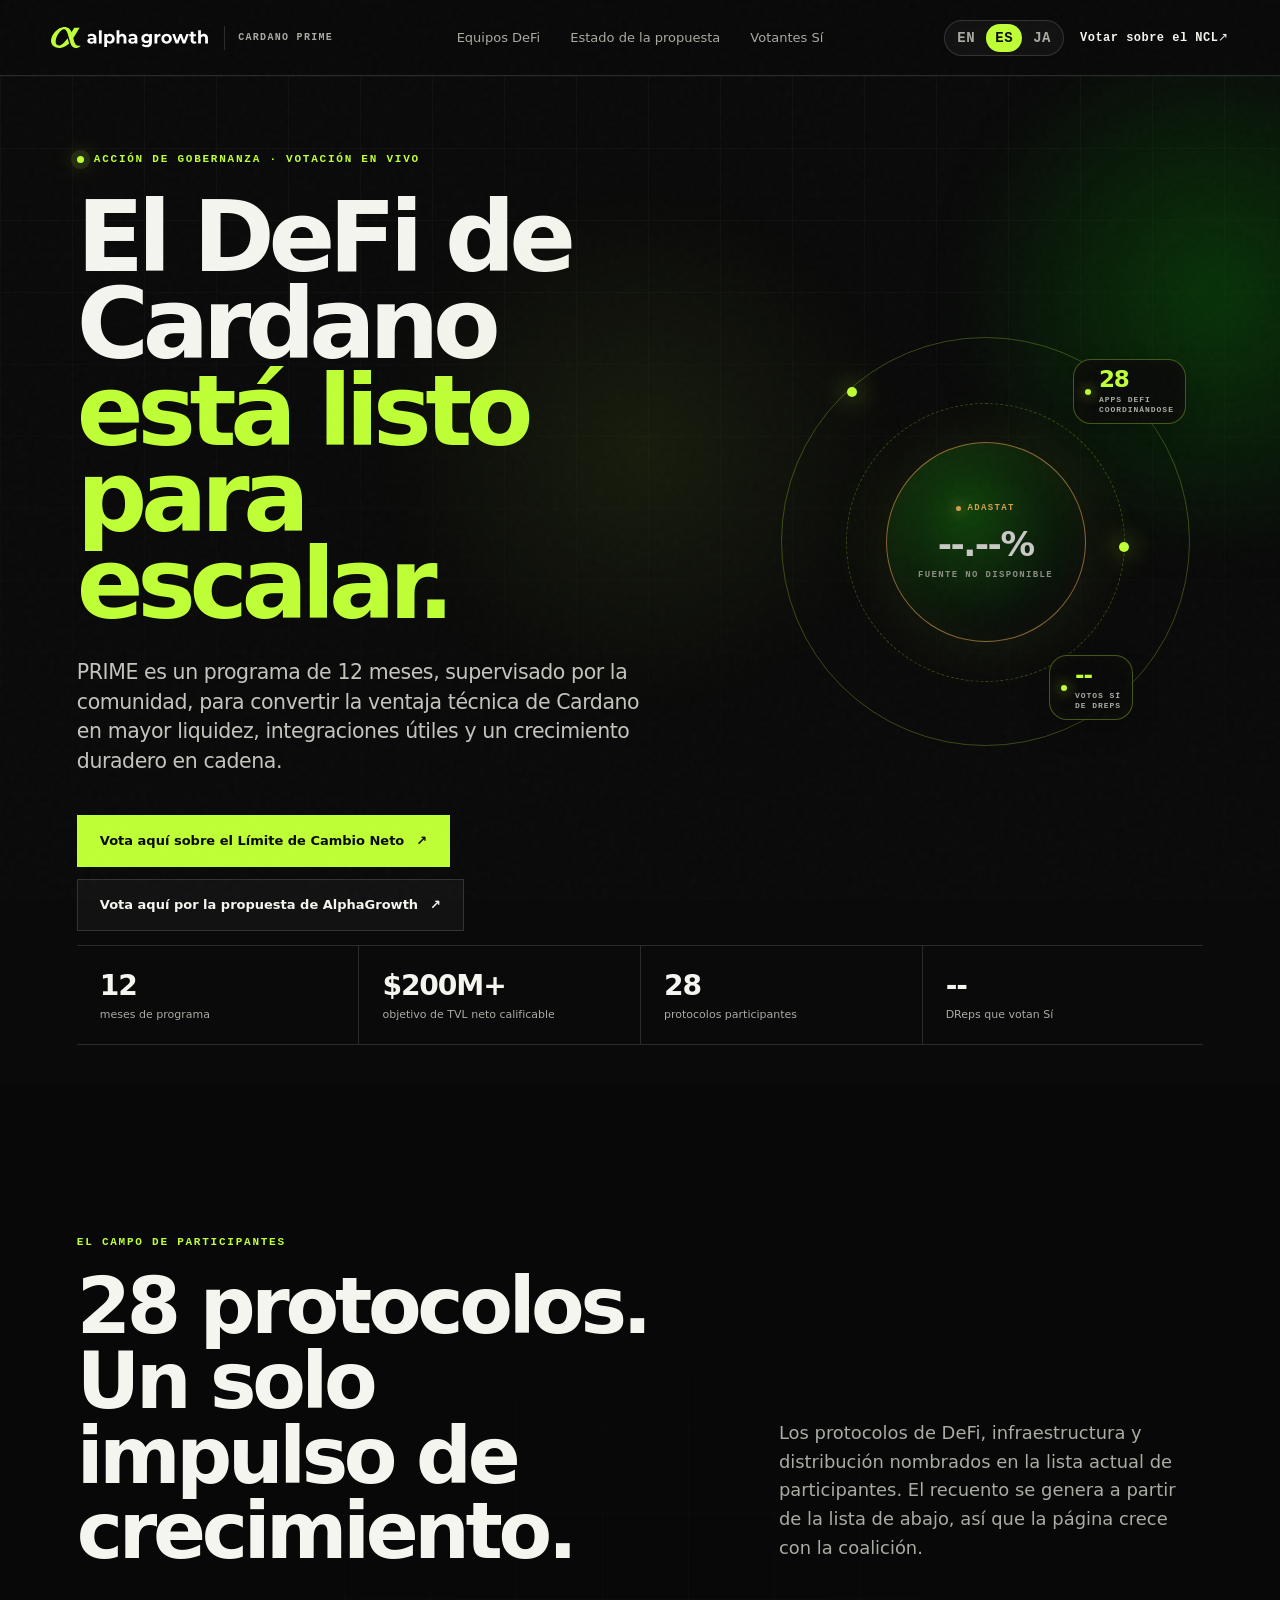
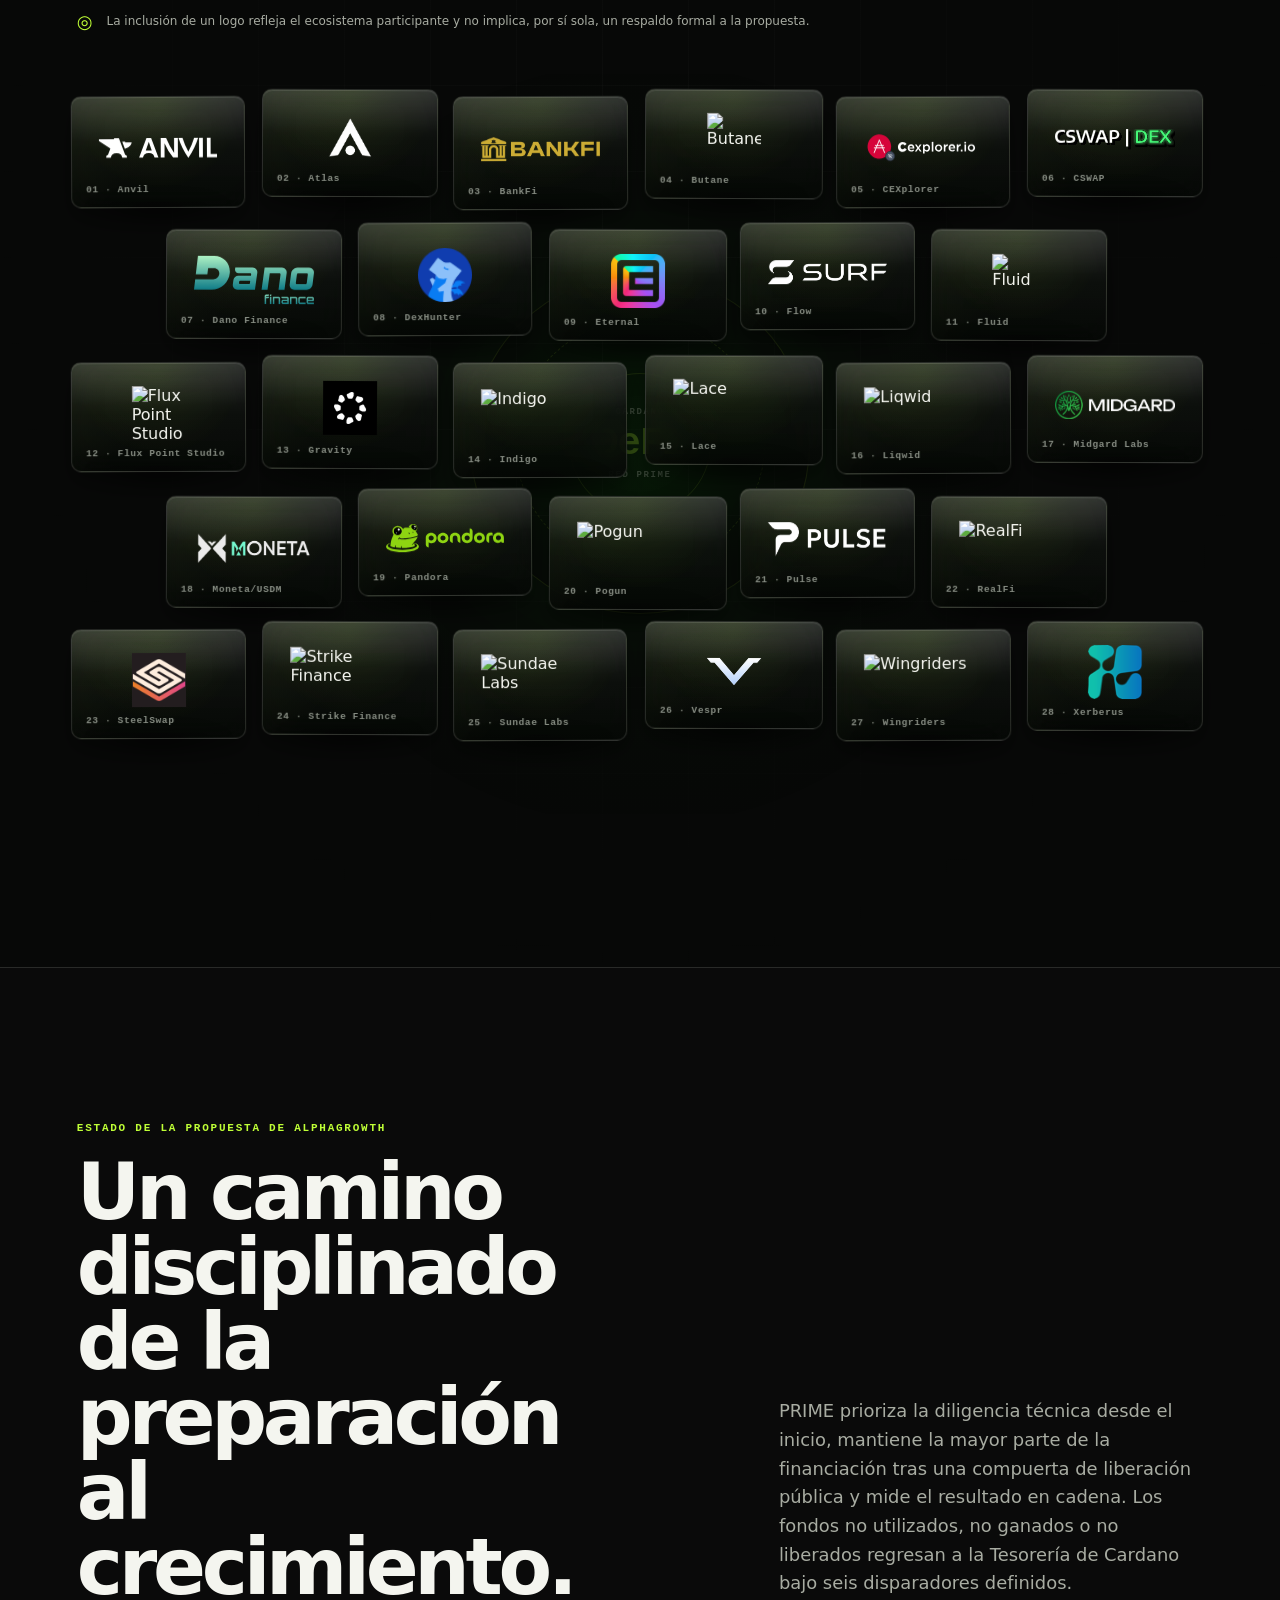
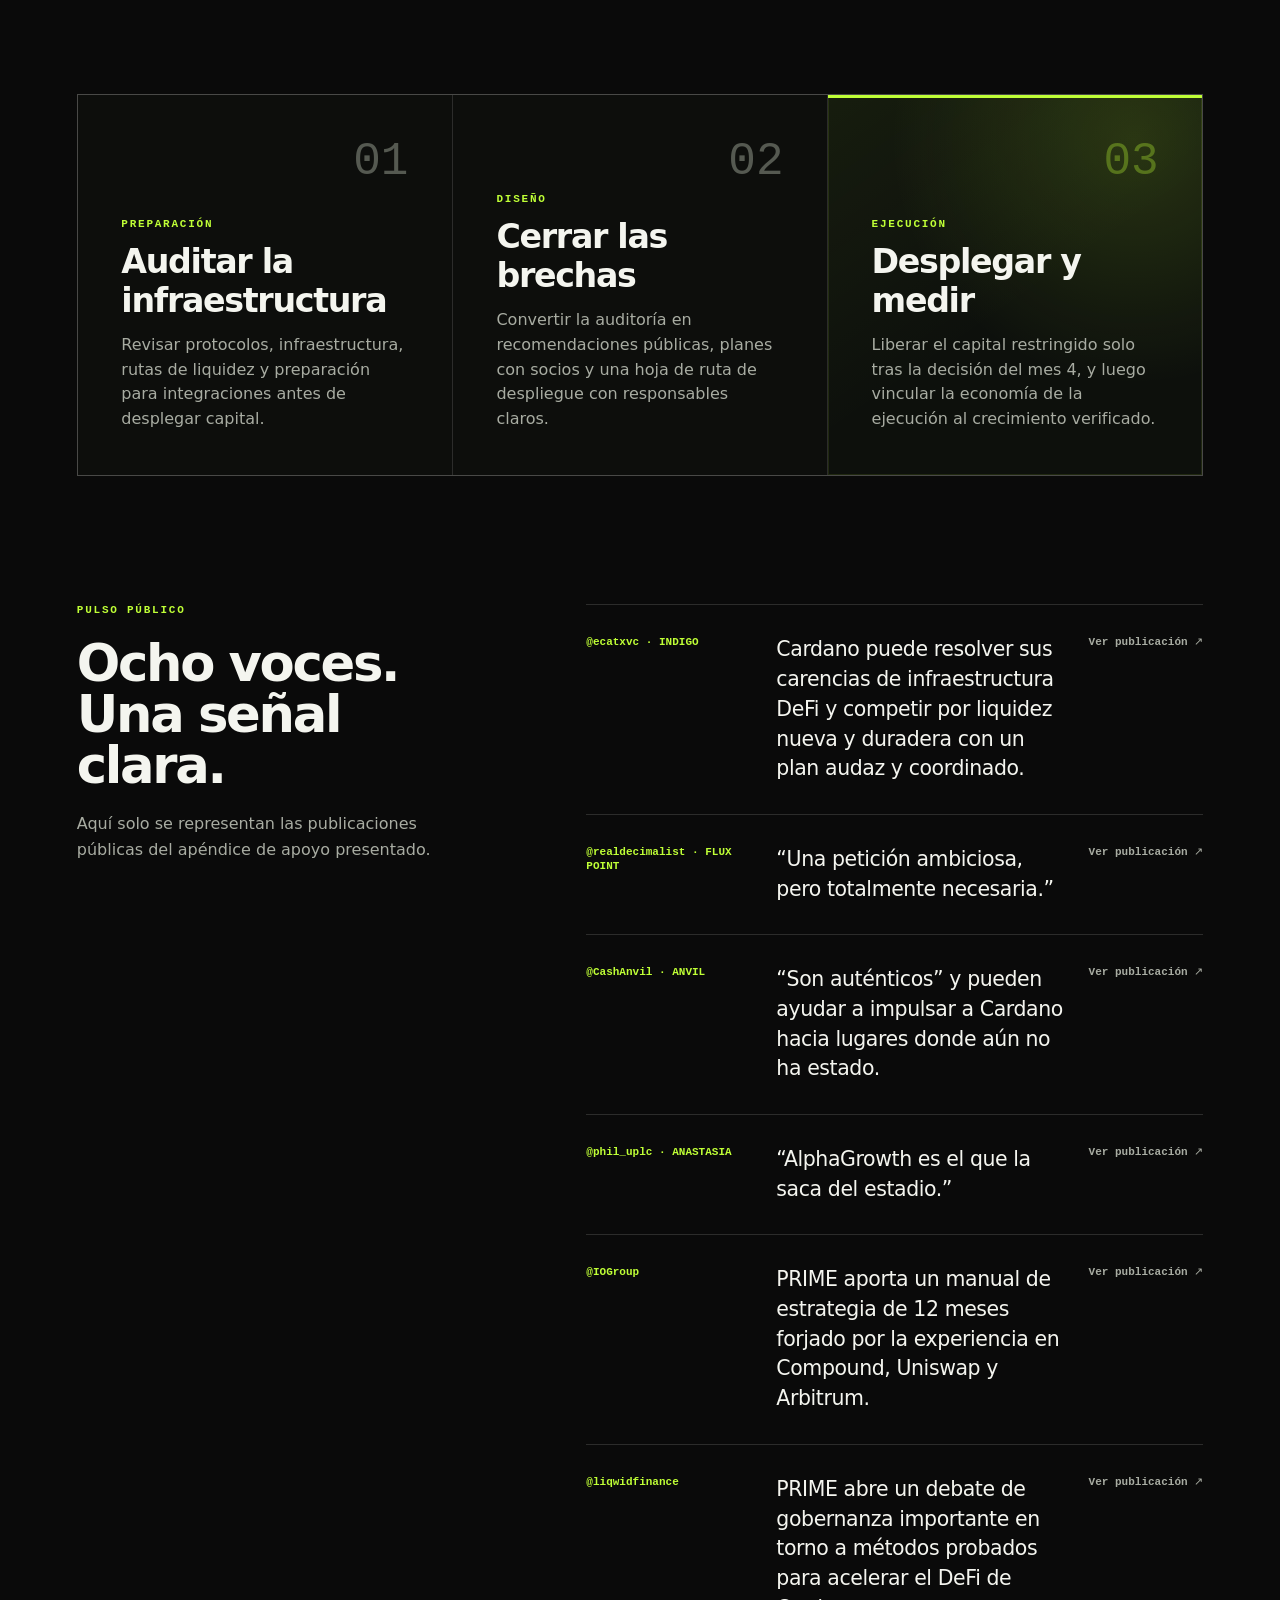
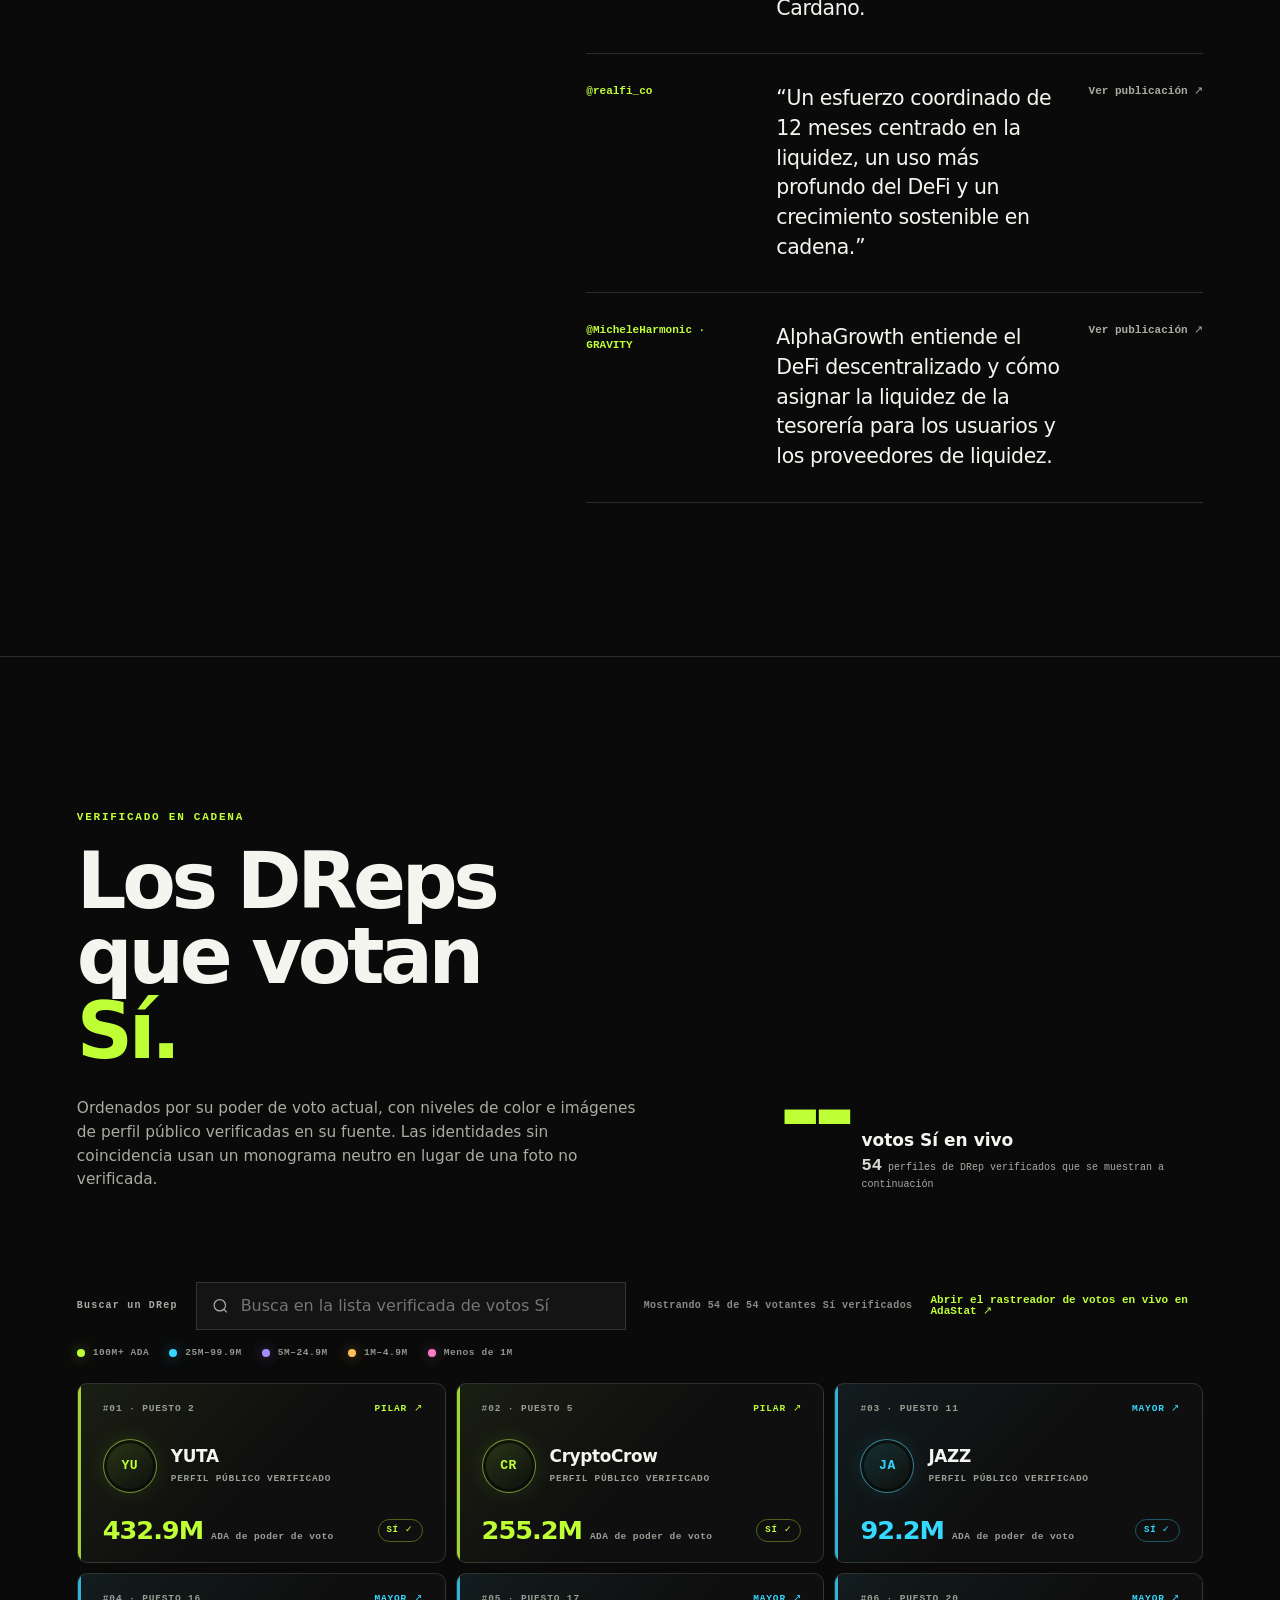
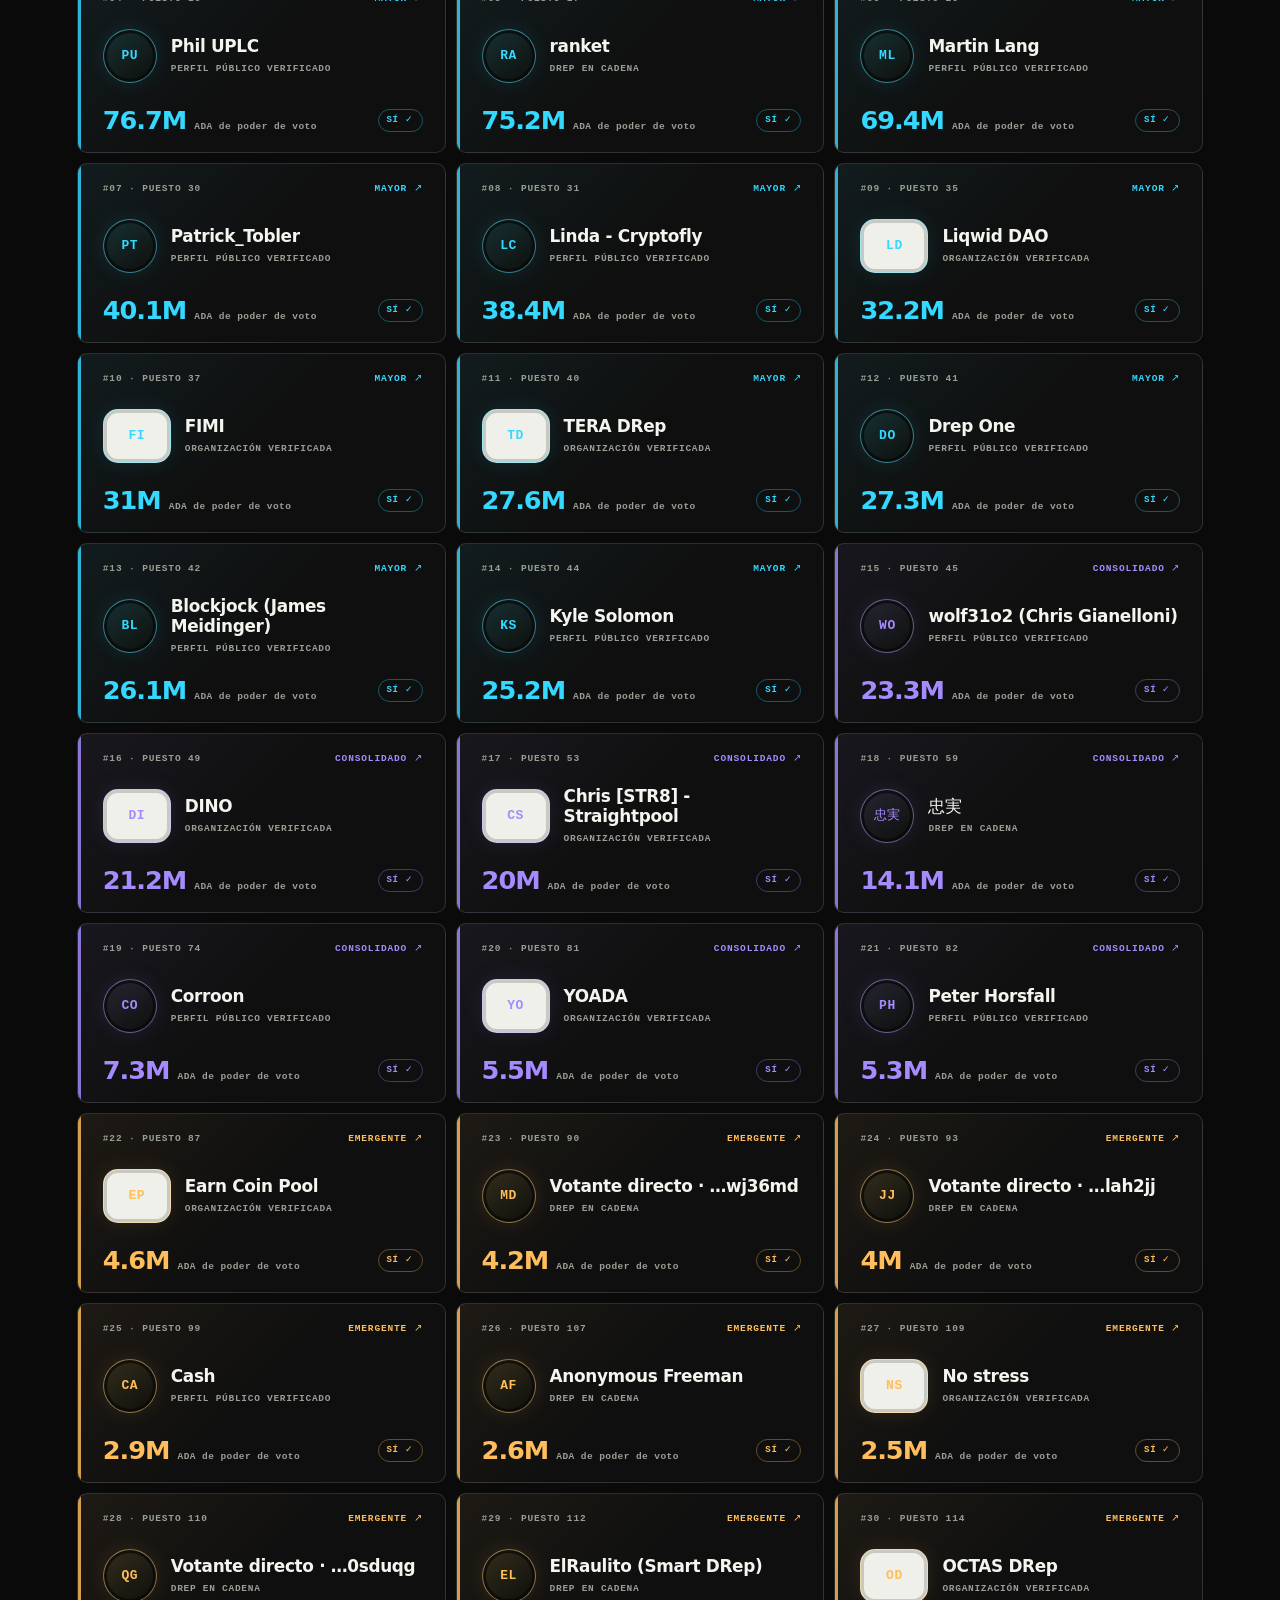
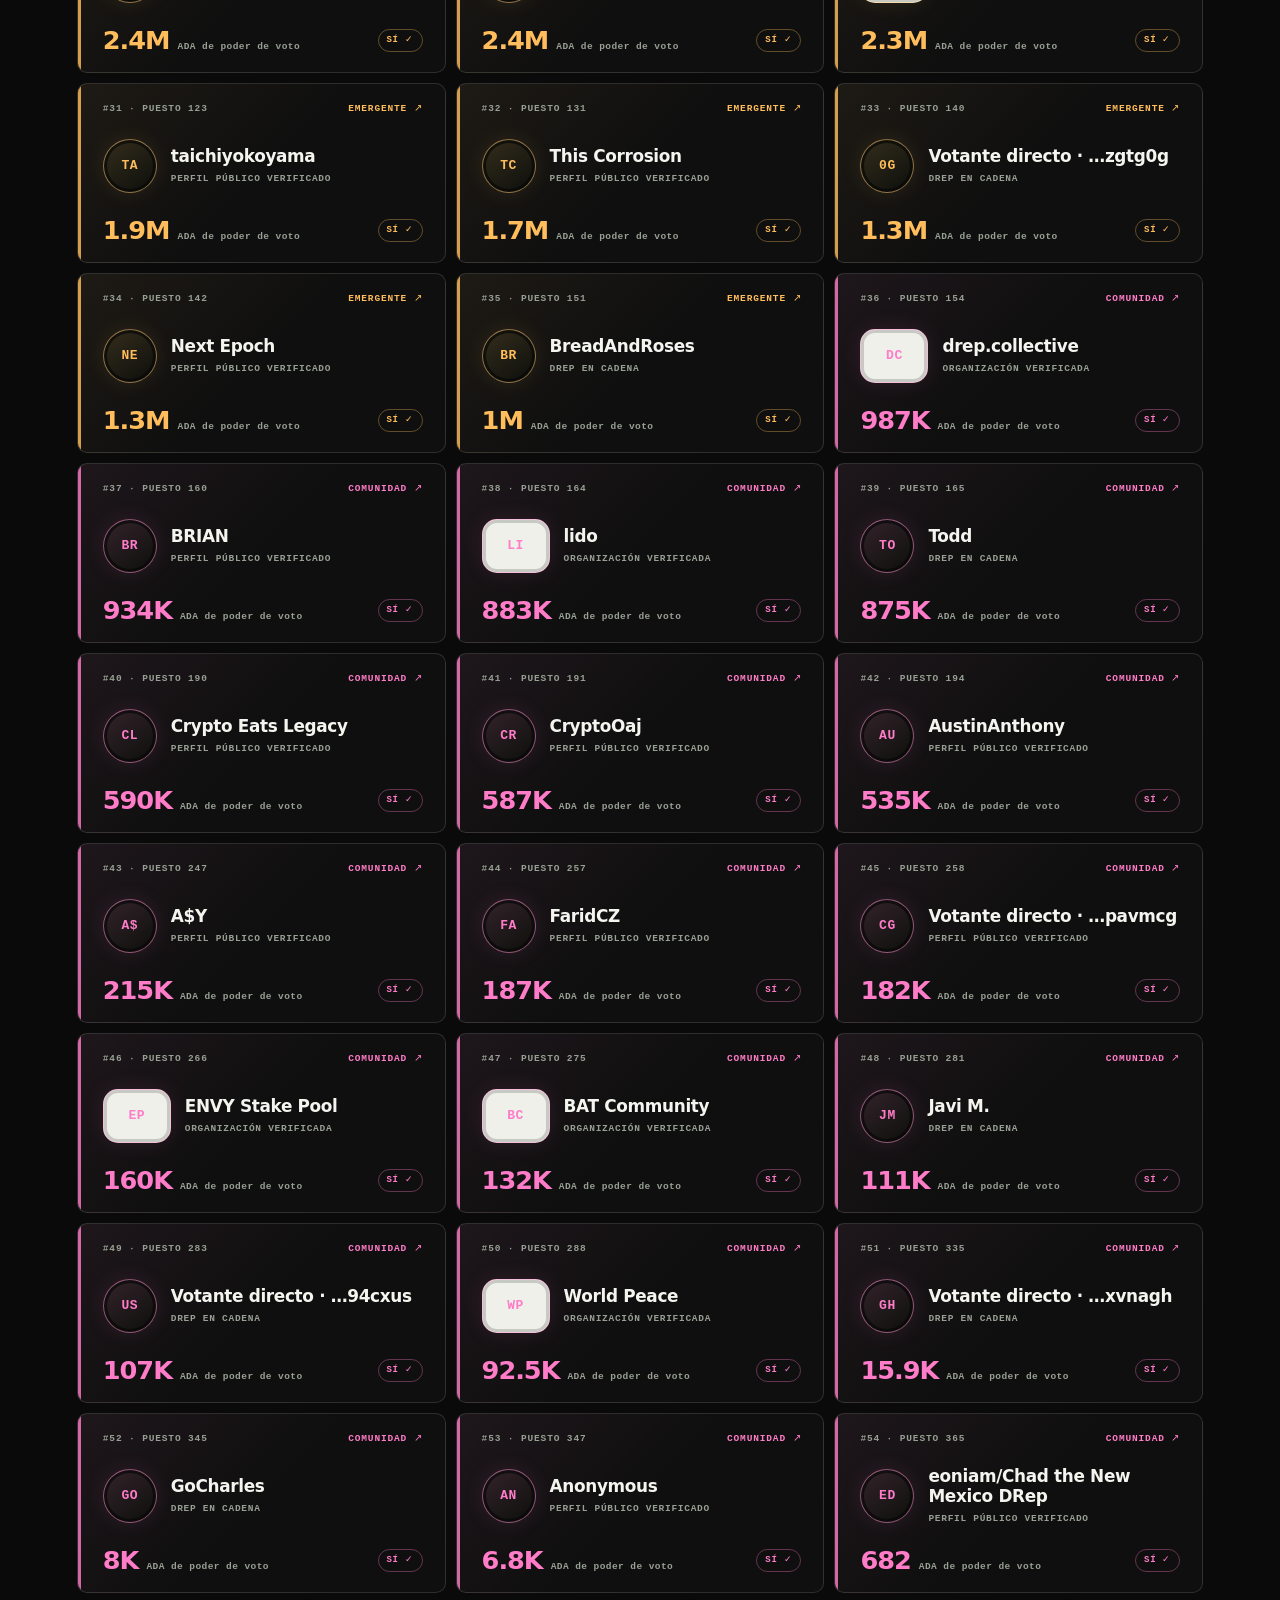
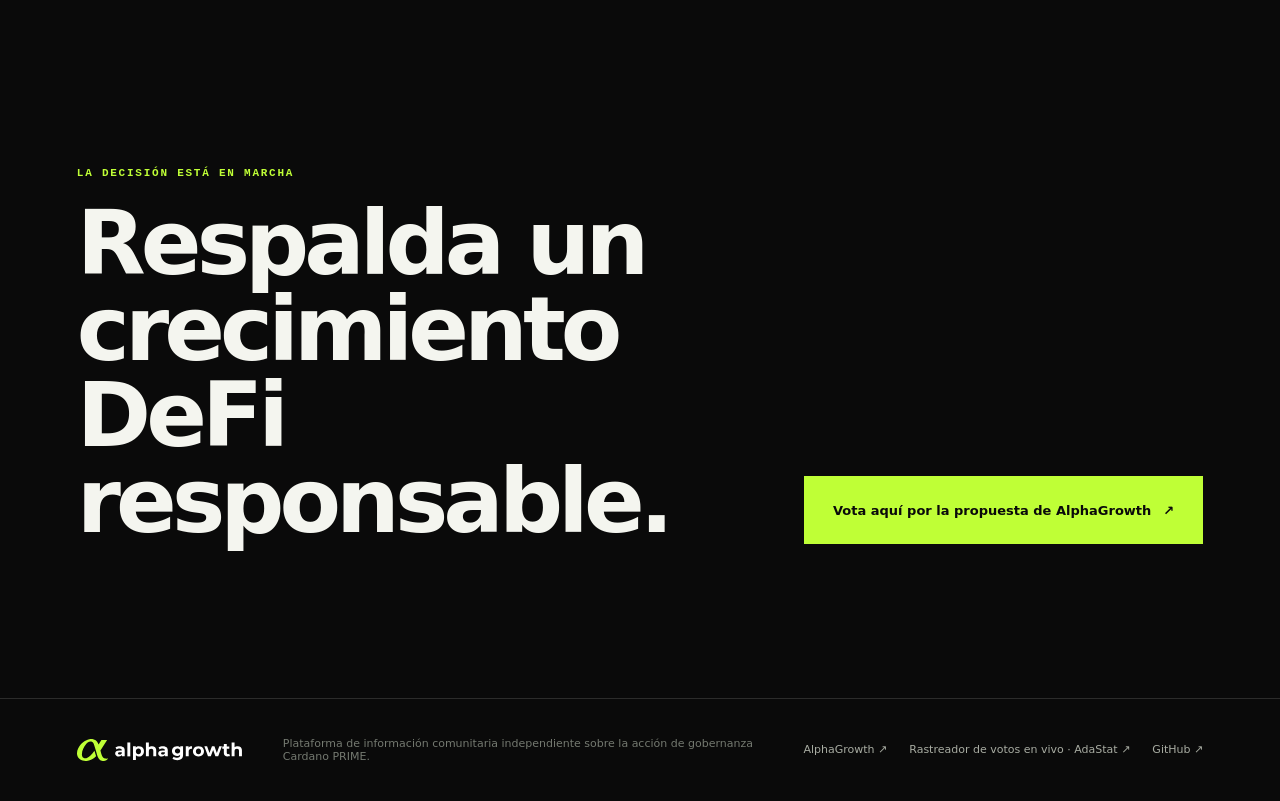
==== es/index.html @ 9ef02ff6 "Add Spanish and Japanese vote tracker pages" ====
<!doctype html>
<html lang="es">
  <head>
    <meta charset="UTF-8" />
    <meta name="viewport" content="width=device-width, initial-scale=1.0" />
    <meta name="theme-color" content="#0a0a0a" />
    <meta
      name="description"
      content="AlphaGrowth Cardano PRIME: un programa de 12 meses, supervisado por la comunidad, para un crecimiento DeFi sostenible en Cardano."
    />
    <meta property="og:title" content="AlphaGrowth × Cardano PRIME" />
    <meta
      property="og:description"
      content="La propuesta, el panorama del DeFi en Cardano y cada voto Sí de DRep verificado en un solo lugar."
    />
    <meta property="og:type" content="website" />
    <link rel="canonical" href="https://alphagrowth.io/cardano-prime-vote/es/" />
    <link rel="alternate" hreflang="en" href="https://alphagrowth.io/cardano-prime-vote/" />
    <link rel="alternate" hreflang="es" href="https://alphagrowth.io/cardano-prime-vote/es/" />
    <link rel="alternate" hreflang="ja" href="https://alphagrowth.io/cardano-prime-vote/ja/" />
    <link rel="alternate" hreflang="x-default" href="https://alphagrowth.io/cardano-prime-vote/" />
    <link rel="icon" href="../assets/brand/favicon.svg" type="image/svg+xml" />
    <link rel="stylesheet" href="../styles.css" />
    <title>AlphaGrowth × Cardano PRIME</title>
  </head>
  <body>
    <a class="skip-link" href="#main">Saltar al contenido</a>
    <div class="noise" aria-hidden="true"></div>
    <div class="cursor-halo" aria-hidden="true"></div>
    <div class="cursor-dot" aria-hidden="true"></div>

    <header class="site-header">
      <a class="brand" href="#top" aria-label="Inicio de AlphaGrowth Cardano PRIME">
        <img src="../assets/brand/alphagrowth-full-logo.svg" alt="AlphaGrowth" />
        <span class="brand-divider" aria-hidden="true"></span>
        <span class="brand-program">CARDANO PRIME</span>
      </a>
      <nav class="primary-nav" aria-label="Navegación principal">
        <a href="#ecosystem">Equipos DeFi</a>
        <a href="#program">Estado de la propuesta</a>
        <a href="#supporters">Votantes Sí</a>
      </nav>
      <div class="header-tools">
        <nav class="language-switch" aria-label="Selección de idioma">
          <a href="../" lang="en" hreflang="en">EN</a>
          <a href="./" lang="es" hreflang="es" aria-current="page">ES</a>
          <a href="../ja/" lang="ja" hreflang="ja">JA</a>
        </nav>
        <a
          class="header-action"
          href="https://gov.tools/governance_actions/a75645e0871f3dbb6207df867d9bd6a1a3a5befa40d68df6da651db4d6607fbf#0"
          target="_blank"
          rel="noreferrer"
        >Votar sobre el NCL <span aria-hidden="true">↗</span></a>
      </div>
    </header>

    <main id="main">
      <section class="hero" id="top">
        <div class="hero-grid" aria-hidden="true"></div>
        <div class="hero-copy reveal">
          <div class="eyebrow"><span class="live-dot"></span> ACCIÓN DE GOBERNANZA · VOTACIÓN EN VIVO</div>
          <h1>El DeFi de Cardano<br /><span>está listo para escalar.</span></h1>
          <p class="hero-lede">
            PRIME es un programa de 12 meses, supervisado por la comunidad, para convertir la ventaja técnica de Cardano en mayor liquidez,
            integraciones útiles y un crecimiento duradero en cadena.
          </p>
          <div class="hero-actions">
            <a
              class="button button-primary"
              href="https://gov.tools/governance_actions/a75645e0871f3dbb6207df867d9bd6a1a3a5befa40d68df6da651db4d6607fbf#0"
              target="_blank"
              rel="noreferrer"
            >Vota aquí sobre el Límite de Cambio Neto <span aria-hidden="true">↗</span></a>
            <a
              class="button button-ghost"
              href="https://gov.tools/governance_actions/529dccaadaa000746c22f1682574cb3f436eeba4d19710b90791a54226dc96d7#0"
              target="_blank"
              rel="noreferrer"
            >Vota aquí por la propuesta de AlphaGrowth <span aria-hidden="true">↗</span></a>
          </div>
        </div>

        <div class="hero-orbit">
          <div class="orbit orbit-one" aria-hidden="true"></div>
          <div class="orbit orbit-two" aria-hidden="true"></div>
          <a
            class="orbit-core"
            id="liveVoteCore"
            data-feed-state="loading"
            href="https://adastat.net/governances/529dccaadaa000746c22f1682574cb3f436eeba4d19710b90791a54226dc96d700"
            target="_blank"
            rel="noreferrer"
            aria-label="Poder de voto Sí de DReps en vivo desde AdaStat. Cargando."
            aria-busy="true"
          >
            <span id="liveVoteEyebrow">EN VIVO · ADASTAT</span>
            <strong id="liveYesPercent">--.--%</strong>
            <small id="liveVoteLabel">CONECTANDO</small>
          </a>
          <span class="sr-only" id="liveVoteAnnouncement" role="status" aria-live="polite"></span>
          <div class="orbit-stat tag-one">
            <span class="orbit-stat__dot" aria-hidden="true"></span>
            <span class="orbit-stat__copy">
              <strong id="orbitTeamCount" class="count-number" data-count-animate data-count-label="apps DeFi coordinándose">--</strong>
              <small aria-hidden="true">apps DeFi<br />coordinándose</small>
            </span>
          </div>
          <div class="orbit-stat tag-two">
            <span class="orbit-stat__dot" aria-hidden="true"></span>
            <span class="orbit-stat__copy">
              <strong id="orbitYesCount" class="count-number" data-count-animate data-count-label="votos Sí de DReps">--</strong>
              <small aria-hidden="true">votos Sí<br />de DReps</small>
            </span>
          </div>
        </div>

        <div class="metric-strip reveal" aria-label="Cifras clave de la propuesta">
          <div><strong>12</strong><span>meses de programa</span></div>
          <div><strong>$200M+</strong><span>objetivo de TVL neto calificable</span></div>
          <div><strong id="heroTeamMetric" class="count-number" data-count-animate data-count-label="protocolos participantes">--</strong><span>protocolos participantes</span></div>
          <div><strong id="heroYesCount" class="count-number" data-count-animate data-count-label="DReps que votan Sí">--</strong><span>DReps que votan Sí</span></div>
        </div>
      </section>

      <section class="ecosystem" id="ecosystem">
        <div class="section-shell">
          <div class="section-intro reveal">
            <div>
              <p class="kicker">EL CAMPO DE PARTICIPANTES</p>
              <h2><span id="ecosystemTeamCount" class="count-number" data-count-animate data-count-label="protocolos participantes">--</span> protocolos.<br />Un solo impulso de crecimiento.</h2>
            </div>
            <p>
              Los protocolos de DeFi, infraestructura y distribución nombrados en la lista actual de participantes. El recuento se
              genera a partir de la lista de abajo, así que la página crece con la coalición.
            </p>
          </div>
          <div class="ecosystem-note reveal">
            <span aria-hidden="true">◎</span>
            <p>La inclusión de un logo refleja el ecosistema participante y no implica, por sí sola, un respaldo formal a la propuesta.</p>
          </div>
          <div class="logo-field" id="logoField" aria-label="Protocolos DeFi de Cardano participantes"></div>
        </div>
      </section>

      <section class="program section-shell" id="program">
        <div class="section-intro reveal">
          <div>
            <p class="kicker">ESTADO DE LA PROPUESTA DE ALPHAGROWTH</p>
            <h2>Un camino disciplinado<br />de la preparación al crecimiento.</h2>
          </div>
          <p>
            PRIME prioriza la diligencia técnica desde el inicio, mantiene la mayor parte de la financiación tras una compuerta de liberación pública y mide el
            resultado en cadena. Los fondos no utilizados, no ganados o no liberados regresan a la Tesorería de Cardano bajo seis disparadores definidos.
          </p>
        </div>

        <div class="phase-grid">
          <article class="phase-card reveal">
            <span class="phase-number">01</span>
            <div>
              <p class="phase-label">PREPARACIÓN</p>
              <h3>Auditar la infraestructura</h3>
              <p>Revisar protocolos, infraestructura, rutas de liquidez y preparación para integraciones antes de desplegar capital.</p>
            </div>
          </article>
          <article class="phase-card reveal">
            <span class="phase-number">02</span>
            <div>
              <p class="phase-label">DISEÑO</p>
              <h3>Cerrar las brechas</h3>
              <p>Convertir la auditoría en recomendaciones públicas, planes con socios y una hoja de ruta de despliegue con responsables claros.</p>
            </div>
          </article>
          <article class="phase-card phase-card-accent reveal">
            <span class="phase-number">03</span>
            <div>
              <p class="phase-label">EJECUCIÓN</p>
              <h3>Desplegar y medir</h3>
              <p>Liberar el capital restringido solo tras la decisión del mes 4, y luego vincular la economía de la ejecución al crecimiento verificado.</p>
            </div>
          </article>
        </div>

        <div class="public-pulse reveal">
          <div class="pulse-heading">
            <p class="kicker">PULSO PÚBLICO</p>
            <h3>Ocho voces.<br />Una señal clara.</h3>
            <p>Aquí solo se representan las publicaciones públicas del apéndice de apoyo presentado.</p>
          </div>
          <div class="pulse-list">
            <a href="https://x.com/ecatxvc/status/2076722011754377501" target="_blank" rel="noreferrer">
              <span class="pulse-account">@ecatxvc · INDIGO</span>
              <p>Cardano puede resolver sus carencias de infraestructura DeFi y competir por liquidez nueva y duradera con un plan audaz y coordinado.</p>
              <span class="pulse-link">Ver publicación ↗</span>
            </a>
            <a href="https://x.com/realdecimalist/status/2075360913784492316" target="_blank" rel="noreferrer">
              <span class="pulse-account">@realdecimalist · FLUX POINT</span>
              <p>“Una petición ambiciosa, pero totalmente necesaria.”</p>
              <span class="pulse-link">Ver publicación ↗</span>
            </a>
            <a href="https://x.com/CashAnvil/status/2075288327461228995" target="_blank" rel="noreferrer">
              <span class="pulse-account">@CashAnvil · ANVIL</span>
              <p>“Son auténticos” y pueden ayudar a impulsar a Cardano hacia lugares donde aún no ha estado.</p>
              <span class="pulse-link">Ver publicación ↗</span>
            </a>
            <a href="https://x.com/phil_uplc/status/2068021257434542489" target="_blank" rel="noreferrer">
              <span class="pulse-account">@phil_uplc · ANASTASIA</span>
              <p>“AlphaGrowth es el que la saca del estadio.”</p>
              <span class="pulse-link">Ver publicación ↗</span>
            </a>
            <a href="https://x.com/IOGroup/status/2069329298985537838" target="_blank" rel="noreferrer">
              <span class="pulse-account">@IOGroup</span>
              <p>PRIME aporta un manual de estrategia de 12 meses forjado por la experiencia en Compound, Uniswap y Arbitrum.</p>
              <span class="pulse-link">Ver publicación ↗</span>
            </a>
            <a href="https://x.com/liqwidfinance/status/2078203030390874165" target="_blank" rel="noreferrer">
              <span class="pulse-account">@liqwidfinance</span>
              <p>PRIME abre un debate de gobernanza importante en torno a métodos probados para acelerar el DeFi de Cardano.</p>
              <span class="pulse-link">Ver publicación ↗</span>
            </a>
            <a href="https://x.com/realfi_co/status/2079130776998715847" target="_blank" rel="noreferrer">
              <span class="pulse-account">@realfi_co</span>
              <p>“Un esfuerzo coordinado de 12 meses centrado en la liquidez, un uso más profundo del DeFi y un crecimiento sostenible en cadena.”</p>
              <span class="pulse-link">Ver publicación ↗</span>
            </a>
            <a href="https://x.com/MicheleHarmonic/status/2075309296166818019" target="_blank" rel="noreferrer">
              <span class="pulse-account">@MicheleHarmonic · GRAVITY</span>
              <p>AlphaGrowth entiende el DeFi descentralizado y cómo asignar la liquidez de la tesorería para los usuarios y los proveedores de liquidez.</p>
              <span class="pulse-link">Ver publicación ↗</span>
            </a>
          </div>
        </div>
      </section>

      <section class="supporters section-shell" id="supporters">
        <div class="section-intro reveal">
          <div>
            <p class="kicker">VERIFICADO EN CADENA</p>
            <h2>Los DReps que votan<br /><em>Sí.</em></h2>
            <p class="supporters-deck">Ordenados por su poder de voto actual, con niveles de color e imágenes de perfil público verificadas en su fuente. Las identidades sin coincidencia usan un monograma neutro en lugar de una foto no verificada.</p>
          </div>
          <div class="vote-summary">
            <strong id="supporterLiveCount" class="count-number" data-count-animate data-count-label="DReps que votan Sí">--</strong>
            <span>votos Sí en vivo</span>
            <small><span id="supporterCount" class="count-number" data-count-animate data-count-label="perfiles de DRep verificados">--</span> perfiles de DRep verificados que se muestran a continuación</small>
          </div>
        </div>

        <div class="supporter-tools reveal">
          <label for="drepSearch">Buscar un DRep</label>
          <div class="search-wrap">
            <svg viewBox="0 0 24 24" aria-hidden="true"><path d="m21 21-4.35-4.35m2.35-5.65a8 8 0 1 1-16 0 8 8 0 0 1 16 0Z" /></svg>
            <input id="drepSearch" type="search" autocomplete="off" placeholder="Busca en la lista verificada de votos Sí" />
          </div>
          <span class="results-count" id="drepResultCount" aria-live="polite">Cargando votantes Sí verificados</span>
          <a
            href="https://adastat.net/governances/529dccaadaa000746c22f1682574cb3f436eeba4d19710b90791a54226dc96d700"
            target="_blank"
            rel="noreferrer"
          >Abrir el rastreador de votos en vivo en AdaStat ↗</a>
        </div>

        <div class="power-legend reveal" aria-label="Niveles de color del poder de voto">
          <span><i data-tier="keystone"></i>100M+ ADA</span>
          <span><i data-tier="major"></i>25M–99.9M</span>
          <span><i data-tier="established"></i>5M–24.9M</span>
          <span><i data-tier="growing"></i>1M–4.9M</span>
          <span><i data-tier="community"></i>Menos de 1M</span>
        </div>

        <div class="drep-grid" id="drepGrid" role="list"></div>
        <p class="empty-state" id="emptyState" hidden>Ningún votante Sí verificado coincide con esa búsqueda.</p>
      </section>

      <section class="closing section-shell reveal">
        <div>
          <p class="kicker">LA DECISIÓN ESTÁ EN MARCHA</p>
          <h2>Respalda un crecimiento<br />DeFi responsable.</h2>
        </div>
        <a
          class="button button-primary button-large"
          href="https://gov.tools/governance_actions/529dccaadaa000746c22f1682574cb3f436eeba4d19710b90791a54226dc96d7#0"
          target="_blank"
          rel="noreferrer"
        >Vota aquí por la propuesta de AlphaGrowth <span aria-hidden="true">↗</span></a>
      </section>
    </main>

    <footer class="site-footer">
      <a class="footer-brand" href="#top">
        <img src="../assets/brand/alphagrowth-full-logo.svg" alt="AlphaGrowth" />
      </a>
      <p>Plataforma de información comunitaria independiente sobre la acción de gobernanza Cardano PRIME.</p>
      <div>
        <a href="https://alphagrowth.io/" target="_blank" rel="noreferrer">AlphaGrowth ↗</a>
        <a
          href="https://adastat.net/governances/529dccaadaa000746c22f1682574cb3f436eeba4d19710b90791a54226dc96d700"
          target="_blank"
          rel="noreferrer"
        >Rastreador de votos en vivo · AdaStat ↗</a>
        <a href="https://github.com/davedio/alphagrowth-cardano-prime" target="_blank" rel="noreferrer">GitHub ↗</a>
      </div>
    </footer>

    <script src="script.js" defer></script>
  </body>
</html>
---- styles.css ----
:root {
  --green: #bfff36;
  --ground: #075707;
  --black: #0a0a0a;
  --ink: #f4f5ef;
  --muted: #a8aca2;
  --line: rgba(244, 245, 239, 0.14);
  --panel: rgba(255, 255, 255, 0.045);
  --cursor-x: 50vw;
  --cursor-y: 50vh;
  color-scheme: dark;
  font-family: Inter, ui-sans-serif, system-ui, -apple-system, BlinkMacSystemFont, "Segoe UI", sans-serif;
  font-synthesis: none;
}

@property --float-y {
  syntax: "<length>";
  inherits: false;
  initial-value: 0px;
}

@property --float-r {
  syntax: "<angle>";
  inherits: false;
  initial-value: 0deg;
}

* { box-sizing: border-box; }
.sr-only { position: absolute; width: 1px; height: 1px; padding: 0; margin: -1px; overflow: hidden; clip: rect(0, 0, 0, 0); white-space: nowrap; border: 0; }
html { scroll-behavior: smooth; background: var(--black); }
body { margin: 0; color: var(--ink); background: var(--black); overflow-x: hidden; }
body::before {
  content: "";
  position: fixed;
  inset: 0;
  pointer-events: none;
  z-index: 20;
  background: radial-gradient(520px circle at var(--cursor-x) var(--cursor-y), rgba(191, 255, 54, 0.075), transparent 52%);
  transition: opacity .18s ease;
}
a { color: inherit; text-decoration: none; }
button, input { font: inherit; }
img { display: block; max-width: 100%; }
::selection { color: var(--black); background: var(--green); }

.skip-link {
  position: fixed;
  top: 10px;
  left: 10px;
  z-index: 100;
  padding: 10px 14px;
  color: var(--black);
  background: var(--green);
  transform: translateY(-150%);
}
.skip-link:focus { transform: translateY(0); }

.noise {
  position: fixed;
  inset: 0;
  z-index: 50;
  opacity: 0.025;
  pointer-events: none;
  background-image: url("data:image/svg+xml,%3Csvg viewBox='0 0 160 160' xmlns='http://www.w3.org/2000/svg'%3E%3Cfilter id='n'%3E%3CfeTurbulence type='fractalNoise' baseFrequency='.9' numOctaves='2' stitchTiles='stitch'/%3E%3C/filter%3E%3Crect width='100%25' height='100%25' filter='url(%23n)' opacity='.9'/%3E%3C/svg%3E");
}

.cursor-halo, .cursor-dot {
  position: fixed;
  top: 0;
  left: 0;
  z-index: 60;
  pointer-events: none;
  border-radius: 999px;
  opacity: 0;
  will-change: transform;
}
.cursor-halo {
  width: 44px;
  height: 44px;
  margin: -22px 0 0 -22px;
  border: 1px solid rgba(191, 255, 54, 0.7);
  box-shadow: 0 0 34px rgba(191, 255, 54, .08), inset 0 0 22px rgba(191, 255, 54, .04);
  transition: width .24s cubic-bezier(.16,1,.3,1), height .24s cubic-bezier(.16,1,.3,1), margin .24s cubic-bezier(.16,1,.3,1), opacity .2s ease, background .22s ease, border-color .22s ease;
}
.cursor-halo::after {
  content: "";
  position: absolute;
  inset: 6px;
  border: 1px solid rgba(191, 255, 54, .18);
  border-radius: inherit;
}
.cursor-dot {
  width: 5px;
  height: 5px;
  margin: -2.5px 0 0 -2.5px;
  background: var(--green);
}
body.cursor-visible .cursor-halo, body.cursor-visible .cursor-dot { opacity: 1; }
body.cursor-link .cursor-halo { width: 58px; height: 58px; margin: -29px 0 0 -29px; border-color: rgba(191,255,54,.92); background: rgba(191,255,54,.07); }
body.cursor-over-logos::before { opacity: 0; }
body.cursor-over-logos .cursor-halo, body.cursor-over-logos .cursor-dot { opacity: 0; }

.site-header {
  position: fixed;
  top: 0;
  left: 0;
  right: 0;
  z-index: 40;
  display: grid;
  grid-template-columns: 1fr auto 1fr;
  align-items: center;
  height: 76px;
  padding: 0 clamp(20px, 4vw, 64px);
  border-bottom: 1px solid var(--line);
  background: rgba(10, 10, 10, 0.78);
  backdrop-filter: blur(18px);
}
.brand { display: flex; align-items: center; gap: 13px; width: fit-content; }
.brand img { width: 160px; height: 21px; object-fit: contain; object-position: left center; }
.brand-divider { width: 1px; height: 24px; background: var(--line); }
.brand-program { font: 600 10px/1.1 ui-monospace, SFMono-Regular, Menlo, monospace; letter-spacing: .13em; color: var(--muted); }
.primary-nav { display: flex; gap: 30px; font-size: 13px; color: var(--muted); }
.header-tools { justify-self: end; display: flex; align-items: center; gap: 16px; }
.language-switch { display: inline-flex; align-items: center; gap: 2px; padding: 3px; border: 1px solid var(--line); border-radius: 999px; background: rgba(255, 255, 255, 0.04); }
.language-switch a { display: inline-flex; align-items: center; justify-content: center; min-width: 31px; height: 28px; padding: 0 9px; border-radius: 999px; color: var(--muted); font: 700 14px/1 ui-monospace, SFMono-Regular, Menlo, monospace; letter-spacing: .04em; transition: color .2s ease, background .2s ease; }
.language-switch a[aria-current="page"] { color: #0a0a0a; background: var(--green); }
.primary-nav a, .header-action { transition: color .2s ease; }
.primary-nav a:hover, .primary-nav a:focus-visible, .header-action:hover, .header-action:focus-visible, .language-switch a:hover, .language-switch a:focus-visible { color: var(--green); }
.language-switch a[aria-current="page"]:hover, .language-switch a[aria-current="page"]:focus-visible { color: #0a0a0a; }
.header-action { display: inline-flex; align-items: center; min-height: 44px; font: 600 12px/1 ui-monospace, SFMono-Regular, Menlo, monospace; letter-spacing: .04em; }

:where(a, button, input):focus-visible {
  outline: 2px solid var(--green);
  outline-offset: 4px;
}

.hero {
  position: relative;
  min-height: 100svh;
  padding: clamp(140px, 17vh, 190px) clamp(20px, 6vw, 92px) 38px;
  display: grid;
  grid-template-columns: minmax(0, 1.15fr) minmax(390px, .85fr);
  align-items: center;
  column-gap: clamp(40px, 8vw, 140px);
  overflow: hidden;
}
.hero-grid {
  position: absolute;
  inset: 76px 0 0;
  opacity: .22;
  background-image: linear-gradient(var(--line) 1px, transparent 1px), linear-gradient(90deg, var(--line) 1px, transparent 1px);
  background-size: 72px 72px;
  mask-image: linear-gradient(to bottom, black, transparent 86%);
}
.hero::after {
  content: "";
  position: absolute;
  width: 46vw;
  height: 46vw;
  min-width: 560px;
  min-height: 560px;
  right: -18vw;
  top: 0;
  border-radius: 50%;
  background: radial-gradient(circle, rgba(7,87,7,.55), transparent 64%);
  filter: blur(20px);
}
.hero-copy, .hero-orbit, .metric-strip { position: relative; z-index: 2; }
.eyebrow, .kicker, .phase-label {
  font: 650 11px/1.2 ui-monospace, SFMono-Regular, Menlo, monospace;
  letter-spacing: .16em;
  color: var(--green);
}
.eyebrow { display: flex; align-items: center; gap: 10px; margin-bottom: 28px; }
.live-dot { width: 7px; height: 7px; border-radius: 50%; background: var(--green); box-shadow: 0 0 0 6px rgba(191,255,54,.1), 0 0 22px var(--green); }
h1, h2, h3, p { margin-top: 0; }
h1 {
  margin-bottom: 30px;
  max-width: 900px;
  font-size: clamp(58px, 7.7vw, 118px);
  font-weight: 580;
  line-height: .88;
  letter-spacing: -.065em;
}
h1 span { color: var(--green); }
.hero-lede { max-width: 690px; color: #c3c6be; font-size: clamp(18px, 1.6vw, 23px); line-height: 1.45; letter-spacing: -.02em; }
.hero-actions { display: flex; flex-wrap: wrap; gap: 12px; margin-top: 38px; }
.button {
  display: inline-flex;
  justify-content: center;
  align-items: center;
  gap: 12px;
  min-height: 52px;
  padding: 0 22px;
  border: 1px solid var(--line);
  font-size: 13px;
  font-weight: 700;
  transition: transform .2s ease, background .2s ease, border-color .2s ease;
}
.button:hover, .button:focus-visible { transform: translateY(-2px); }
.button-primary { color: var(--black); background: var(--green); border-color: var(--green); }
.button-primary:hover, .button-primary:focus-visible { background: #d1ff70; }
.button-ghost { background: rgba(255,255,255,.035); }
.button-ghost:hover, .button-ghost:focus-visible { border-color: var(--green); }

.hero-orbit {
  justify-self: center;
  width: min(34vw, 490px);
  aspect-ratio: 1;
  display: grid;
  place-items: center;
}
.orbit { position: absolute; border-radius: 50%; border: 1px solid rgba(191,255,54,.26); }
.orbit-one { inset: 3%; animation: spin 28s linear infinite; will-change: transform; }
.orbit-one::before, .orbit-two::after {
  content: ""; position: absolute; width: 10px; height: 10px; border-radius: 50%; background: var(--green); box-shadow: 0 0 26px var(--green);
}
.orbit-one::before { top: 12%; left: 16%; }
.orbit-two { inset: 18%; border-style: dashed; animation: spin 22s linear infinite reverse; will-change: transform; }
.orbit-two::after { right: -5px; top: 50%; }
.orbit-core {
  position: relative;
  z-index: 2;
  width: 46%;
  aspect-ratio: 1;
  display: flex;
  flex-direction: column;
  justify-content: center;
  align-items: center;
  border-radius: 50%;
  border: 1px solid var(--green);
  background: radial-gradient(circle at 40% 35%, #124f0c, #0a0a0a 74%);
  box-shadow: 0 0 80px rgba(191,255,54,.12), inset 0 0 40px rgba(191,255,54,.07);
  color: var(--ink);
  text-decoration: none;
  transition: transform .25s ease, border-color .25s ease, box-shadow .25s ease, opacity .25s ease;
}
.orbit-core span, .orbit-core small { font: 700 9px/1 ui-monospace, SFMono-Regular, Menlo, monospace; letter-spacing: .15em; }
.orbit-core span { display: inline-flex; align-items: center; gap: 6px; color: var(--green); margin-bottom: 11px; }
.orbit-core span::before { content: ""; width: 5px; height: 5px; border-radius: 50%; background: currentColor; box-shadow: 0 0 12px currentColor; }
.orbit-core strong { font-size: clamp(24px, 3.1vw, 46px); font-variant-numeric: tabular-nums; letter-spacing: -.045em; }
.orbit-core small { color: var(--muted); margin-top: 7px; }
.orbit-core:hover, .orbit-core:focus-visible { transform: scale(1.025); border-color: #d1ff70; box-shadow: 0 0 95px rgba(191,255,54,.18), inset 0 0 44px rgba(191,255,54,.1); }
.orbit-core:focus-visible { outline: 2px solid var(--green); outline-offset: 6px; }
.orbit-core[data-feed-state="loading"] strong { opacity: .55; }
.orbit-core[data-feed-state="stale"], .orbit-core[data-feed-state="error"] { border-color: rgba(255,193,92,.62); opacity: .82; }
.orbit-core[data-feed-state="stale"] span, .orbit-core[data-feed-state="error"] span { color: #ffc15c; }
.orbit-core[data-feed-state="error"] strong { font-size: clamp(21px, 2.7vw, 39px); }
.orbit-stat {
  position: absolute;
  z-index: 3;
  display: inline-flex;
  align-items: center;
  gap: 8px;
  padding: 9px 11px;
  border: 1px solid rgba(191,255,54,.32);
  border-radius: 18px;
  color: var(--ink);
  background: rgba(10,10,10,.88);
  box-shadow: 0 10px 26px rgba(0,0,0,.22), inset 0 0 22px rgba(191,255,54,.035);
  font: 700 8px/1.18 ui-monospace, SFMono-Regular, Menlo, monospace;
  letter-spacing: .12em;
  text-transform: uppercase;
  pointer-events: none;
  animation: orbit-stat-float 4.8s ease-in-out infinite alternate;
  will-change: transform;
}
.orbit-stat__dot { width: 6px; height: 6px; flex: 0 0 6px; border-radius: 50%; background: var(--green); box-shadow: 0 0 13px var(--green); }
.orbit-stat__copy { display: flex; flex-direction: column; gap: 5px; }
.orbit-stat strong { color: var(--green); font: 750 clamp(16px, 2vw, 23px)/.92 Inter, ui-sans-serif, system-ui, sans-serif; letter-spacing: -.05em; font-variant-numeric: tabular-nums; }
.orbit-stat small { color: var(--muted); font: inherit; }
.tag-one { top: 8%; right: 4%; }
.tag-two { bottom: 9%; right: 16%; animation-delay: -2.1s; }
@keyframes spin { to { transform: rotate(360deg); } }
@keyframes orbit-stat-float { to { transform: translate3d(0, -7px, 0); } }

.metric-strip {
  grid-column: 1 / -1;
  display: grid;
  grid-template-columns: repeat(4, 1fr);
  margin-top: 14px;
  border-top: 1px solid var(--line);
  border-bottom: 1px solid var(--line);
}
.metric-strip div { display: flex; flex-direction: column; gap: 6px; padding: 23px clamp(10px, 1.8vw, 28px); border-left: 1px solid var(--line); }
.metric-strip div:first-child { border-left: 0; }
.metric-strip strong { font-size: clamp(21px, 2.2vw, 33px); letter-spacing: -.04em; }
.metric-strip span { color: var(--muted); font-size: 11px; }
.count-number[data-count-animate] { display: inline-block; font-variant-numeric: tabular-nums; }
@media (pointer: fine) {
  .count-number[data-count-animate] { cursor: pointer; }
  .count-number[data-count-animate]:hover { text-shadow: 0 0 26px rgba(191,255,54,.28); }
}
.count-number.is-counting { animation: count-pulse 760ms cubic-bezier(.16,1,.3,1) both; }
@keyframes count-pulse {
  0% { opacity: .38; transform: translateY(9px) scale(.94); }
  58% { opacity: 1; transform: translateY(-2px) scale(1.025); }
  100% { opacity: 1; transform: translateY(0) scale(1); }
}

.section-shell { width: min(100%, 1480px); margin: 0 auto; padding: clamp(100px, 12vw, 180px) clamp(20px, 6vw, 92px); }
.section-shell, .ecosystem { scroll-margin-top: 76px; }
.section-intro { display: grid; grid-template-columns: 1.15fr .85fr; gap: clamp(40px, 10vw, 160px); align-items: end; margin-bottom: clamp(50px, 7vw, 94px); }
.kicker { margin-bottom: 20px; }
.section-intro h2, .closing h2 { margin-bottom: 0; font-size: clamp(44px, 6.1vw, 88px); line-height: .96; letter-spacing: -.055em; font-weight: 560; }
.section-intro > p { max-width: 610px; margin: 0 0 7px; color: var(--muted); font-size: clamp(16px, 1.4vw, 20px); line-height: 1.6; }

.program { border-bottom: 1px solid var(--line); }
.phase-grid { display: grid; grid-template-columns: repeat(3, 1fr); gap: 1px; background: var(--line); border: 1px solid var(--line); }
.phase-card { min-height: 380px; padding: clamp(28px, 3.4vw, 50px); display: flex; flex-direction: column; justify-content: space-between; background: #0d0e0c; }
.phase-card-accent {
  position: relative;
  color: var(--ink);
  background:
    radial-gradient(420px circle at 82% 12%, rgba(191,255,54,.15), transparent 58%),
    linear-gradient(145deg, rgba(191,255,54,.055), transparent 54%),
    #0d100c;
  box-shadow: inset 0 3px 0 var(--green), inset 0 0 0 1px rgba(191,255,54,.1);
}
.phase-number { align-self: flex-end; font: 500 46px/1 ui-monospace, SFMono-Regular, Menlo, monospace; color: #555951; }
.phase-card-accent .phase-number { color: rgba(191,255,54,.32); }
.phase-card-accent .phase-label { color: var(--green); }
.phase-card h3 { margin-bottom: 13px; font-size: clamp(26px, 2.6vw, 38px); letter-spacing: -.04em; }
.phase-card p:last-child { max-width: 390px; margin-bottom: 0; color: var(--muted); line-height: 1.55; }
.phase-card-accent p:last-child { color: var(--muted); }

.public-pulse { margin-top: clamp(88px, 10vw, 150px); display: grid; grid-template-columns: .78fr 1.22fr; gap: clamp(50px, 9vw, 140px); }
.pulse-heading { position: sticky; top: 120px; align-self: start; }
.pulse-heading h3 { max-width: 390px; margin-bottom: 20px; font-size: clamp(34px, 4vw, 56px); line-height: 1; letter-spacing: -.045em; }
.pulse-heading > p:last-child { color: var(--muted); line-height: 1.6; }
.pulse-list { border-top: 1px solid var(--line); }
.pulse-list a { display: grid; grid-template-columns: 168px 1fr auto; gap: 22px; padding: 30px 0; align-items: start; border-bottom: 1px solid var(--line); transition: color .2s ease, padding .2s ease; }
.pulse-list a:hover, .pulse-list a:focus-visible { color: var(--green); padding-left: 10px; }
.pulse-account, .pulse-link { font: 650 11px/1.3 ui-monospace, SFMono-Regular, Menlo, monospace; color: var(--green); }
.pulse-list p { margin: 0; font-size: clamp(17px, 1.6vw, 22px); line-height: 1.45; letter-spacing: -.02em; }
.pulse-link { color: var(--muted); white-space: nowrap; }

.ecosystem { position: relative; background: #070807; border-bottom: 1px solid var(--line); overflow: hidden; }
.ecosystem::before {
  content: "";
  position: absolute;
  inset: 0;
  pointer-events: none;
  background:
    radial-gradient(760px circle at 50% 54%, rgba(7,87,7,.2), transparent 61%),
    radial-gradient(920px ellipse at 50% 57%, rgba(191,255,54,.035), transparent 66%),
    linear-gradient(180deg, rgba(255,255,255,.012), transparent 28%, rgba(0,0,0,.18));
}
.ecosystem::after {
  content: "";
  position: absolute;
  inset: 0;
  pointer-events: none;
  background-image:
    linear-gradient(rgba(244,245,239,.025) 1px, transparent 1px),
    linear-gradient(90deg, rgba(244,245,239,.025) 1px, transparent 1px);
  background-size: 86px 86px;
  mask-image: radial-gradient(ellipse at center, black 10%, transparent 76%);
}
.ecosystem .section-shell { position: relative; z-index: 1; }
.ecosystem-note { display: flex; gap: 14px; align-items: center; width: fit-content; max-width: 770px; margin: -48px 0 42px; color: var(--muted); font-size: 12px; }
.ecosystem-note span { color: var(--green); font-size: 18px; }
.ecosystem-note p { margin: 0; }
.ecosystem-note strong { color: #d8dbd2; font-weight: 650; }
.logo-field {
  --constellation-base-height: clamp(740px, 54vw, 800px);
  --constellation-extra-space: 0px;
  position: relative;
  min-height: calc(var(--constellation-base-height) + var(--constellation-extra-space));
  margin-inline: -6px;
  padding: 18px 6px 28px;
  isolation: isolate;
  perspective: 1200px;
}
.logo-field::before {
  content: "";
  position: absolute;
  inset: 0;
  z-index: 0;
  pointer-events: none;
  opacity: .52;
  background: radial-gradient(540px circle at 50% 50%, rgba(7,87,7,.2), transparent 72%);
  transition: opacity .45s ease;
}
.field-core {
  position: absolute;
  z-index: 0;
  left: 50%;
  top: 50%;
  width: min(28vw, 340px);
  aspect-ratio: 1;
  display: grid;
  place-items: center;
  border: 1px solid rgba(191,255,54,.1);
  border-radius: 50%;
  transform: translate(-50%, -50%);
  background: radial-gradient(circle, rgba(7,87,7,.14), transparent 68%);
  box-shadow: inset 0 0 100px rgba(0,0,0,.38), 0 0 120px rgba(7,87,7,.1);
}
.field-core::before, .field-core::after {
  content: "";
  position: absolute;
  border-radius: 50%;
  border: 1px dashed rgba(191,255,54,.1);
}
.field-core::before { inset: 13%; }
.field-core::after { inset: 29%; border-style: solid; }
.field-core__label {
  display: flex;
  flex-direction: column;
  align-items: center;
  gap: 8px;
  color: rgba(244,245,239,.22);
  font: 650 9px/1 ui-monospace, SFMono-Regular, Menlo, monospace;
  letter-spacing: .18em;
}
.field-core__label strong { color: rgba(191,255,54,.26); font-size: clamp(22px, 3vw, 40px); letter-spacing: -.02em; }
.team-card {
  --mag-x: 0px;
  --mag-y: 0px;
  --mag-z: 0px;
  --mag-r: 0deg;
  --mag-scale: 1;
  --mag-opacity: 1;
  --float-y: 0px;
  --float-r: 0deg;
  position: absolute;
  z-index: 2;
  left: var(--card-left, calc(var(--x) * 1%));
  top: var(--card-top, calc(var(--y) * 1%));
  width: clamp(148px, calc(var(--w) * 1%), 232px);
  height: calc(var(--h) * 1px);
  padding: 19px 16px 27px;
  display: flex;
  flex-direction: column;
  justify-content: center;
  align-items: center;
  gap: 10px;
  overflow: visible;
  border: 1px solid rgba(244,245,239,.14);
  border-radius: 10px;
  background:
    linear-gradient(180deg, rgba(255,255,255,.105), rgba(255,255,255,.018) 48%, rgba(0,0,0,.16)),
    linear-gradient(135deg, rgba(191,255,54,.055), transparent 50%),
    rgba(8,11,8,.82);
  box-shadow:
    0 20px 42px rgba(0,0,0,.28),
    0 8px 14px rgba(0,0,0,.22),
    inset 0 1px 0 rgba(255,255,255,.12),
    inset 0 -18px 34px rgba(0,0,0,.17);
  backdrop-filter: blur(14px);
  opacity: var(--mag-opacity);
  transform-origin: center;
  transform: translate3d(var(--mag-x), calc(var(--mag-y) + var(--float-y)), var(--mag-z)) rotate(calc(var(--base-r) + var(--float-r) + var(--mag-r))) scale(var(--mag-scale));
  transition: opacity .22s ease, border-color .22s ease, background .22s ease, box-shadow .28s ease;
  animation: idle-float calc(var(--float-speed) * 1s) ease-in-out 16 both;
  animation-delay: var(--delay);
}
.logo-field[data-active="true"] .team-card { will-change: transform; }
.logo-field:not(.is-in-view) .team-card { animation-play-state: paused; }
.team-card::before {
  content: "";
  position: absolute;
  inset: 0;
  pointer-events: none;
  border-radius: inherit;
  background: linear-gradient(180deg, rgba(255,255,255,.11), transparent 40%), radial-gradient(120px circle at 50% 8%, rgba(191,255,54,.1), transparent 72%);
  opacity: .75;
}
.team-card::after {
  content: "";
  position: absolute;
  z-index: -1;
  left: 10%;
  right: 10%;
  bottom: -18px;
  height: 26px;
  border-radius: 50%;
  background: radial-gradient(ellipse, rgba(0,0,0,.55), transparent 70%);
  filter: blur(8px);
}
.team-card:hover, .team-card:focus-visible {
  z-index: 6;
  border-color: rgba(191,255,54,.52);
  background:
    linear-gradient(180deg, rgba(255,255,255,.13), rgba(255,255,255,.025) 48%, rgba(0,0,0,.15)),
    linear-gradient(135deg, rgba(191,255,54,.1), transparent 52%),
    rgba(8,13,8,.94);
  box-shadow: 0 34px 84px rgba(0,0,0,.46), 0 0 34px rgba(191,255,54,.09), inset 0 1px 0 rgba(255,255,255,.17);
}
.team-card img { position: relative; z-index: 1; width: min(84%, 200px); height: 54px; object-fit: contain; filter: grayscale(.08); transition: transform .28s cubic-bezier(.16,1,.3,1), filter .25s ease; }
.team-card:hover img, .team-card:focus-visible img { transform: scale(1.055); filter: none; }
.team-card[data-shape="icon"] img { width: 54px; height: 54px; }
.team-card[data-invert="true"] img { filter: grayscale(1) brightness(0) invert(1); opacity: .88; }
.team-card[data-invert="true"]:hover img { opacity: 1; }
.team-name { position: absolute; z-index: 1; left: 14px; bottom: 12px; font: 600 9.5px/1.2 ui-monospace, SFMono-Regular, Menlo, monospace; letter-spacing: .065em; color: #878d83; }
.team-status { position: absolute; z-index: 1; top: 12px; right: 13px; font: 700 7px/1 ui-monospace, SFMono-Regular, Menlo, monospace; letter-spacing: .1em; color: var(--green); }
@keyframes idle-float {
  0%,100% { --float-y: 0px; --float-r: 0deg; }
  50% { --float-y: -5px; --float-r: .28deg; }
}

.supporters { padding-bottom: clamp(100px, 12vw, 180px); }
.supporters em { color: var(--green); font-style: normal; }
.supporters-deck { max-width: 560px; margin: 28px 0 0; color: var(--muted); font-size: clamp(15px, 1.2vw, 18px); line-height: 1.55; }
.vote-summary { display: grid; grid-template-columns: auto 1fr; align-items: baseline; gap: 4px 14px; }
.vote-summary strong { grid-row: span 2; color: var(--green); font-size: clamp(72px, 8vw, 118px); line-height: .75; letter-spacing: -.08em; }
.vote-summary small .count-number { color: #d8dbd2; font-weight: 700; }
.vote-summary span { font-size: 17px; font-weight: 650; }
.vote-summary small { color: var(--muted); font: 500 10px/1.4 ui-monospace, SFMono-Regular, Menlo, monospace; }
.supporter-tools { display: grid; grid-template-columns: auto minmax(240px, 430px) auto 1fr; gap: 18px; align-items: center; margin-bottom: 18px; }
.supporter-tools label { font: 650 10px/1 ui-monospace, SFMono-Regular, Menlo, monospace; letter-spacing: .12em; color: var(--muted); }
.search-wrap { position: relative; }
.search-wrap svg { position: absolute; width: 17px; left: 16px; top: 50%; transform: translateY(-50%); fill: none; stroke: var(--muted); stroke-width: 1.7; }
.search-wrap input { width: 100%; height: 48px; padding: 0 16px 0 44px; color: var(--ink); border: 1px solid var(--line); border-radius: 0; outline: 0; background: var(--panel); }
.search-wrap input:focus { border-color: var(--green); box-shadow: 0 0 0 3px rgba(191,255,54,.08); }
.results-count { color: #888e84; font: 600 10px/1.3 ui-monospace, SFMono-Regular, Menlo, monospace; letter-spacing: .04em; white-space: nowrap; }
.supporter-tools > a { justify-self: end; color: var(--green); font: 650 11px/1 ui-monospace, SFMono-Regular, Menlo, monospace; }
.power-legend { display: flex; flex-wrap: wrap; gap: 9px 20px; margin: 0 0 26px; color: #8f958b; font: 600 9.5px/1 ui-monospace, SFMono-Regular, Menlo, monospace; letter-spacing: .06em; }
.power-legend span { display: inline-flex; align-items: center; gap: 8px; }
.power-legend i { width: 8px; height: 8px; border-radius: 50%; background: var(--tier-color); box-shadow: 0 0 13px color-mix(in srgb, var(--tier-color) 45%, transparent); }
.power-legend i[data-tier="keystone"], .drep-card[data-tier="keystone"] { --tier-color: #bfff36; }
.power-legend i[data-tier="major"], .drep-card[data-tier="major"] { --tier-color: #35d8ff; }
.power-legend i[data-tier="established"], .drep-card[data-tier="established"] { --tier-color: #a68bff; }
.power-legend i[data-tier="growing"], .drep-card[data-tier="growing"] { --tier-color: #ffbd5c; }
.power-legend i[data-tier="community"], .drep-card[data-tier="community"] { --tier-color: #ff7cc8; }
.drep-grid { display: grid; grid-template-columns: repeat(3, minmax(0, 1fr)); gap: 10px; }
.drep-card {
  position: relative;
  min-height: 180px;
  padding: 20px 22px 19px 25px;
  display: flex;
  flex-direction: column;
  justify-content: space-between;
  gap: 15px;
  overflow: hidden;
  border: 1px solid rgba(244,245,239,.13);
  border-radius: 10px;
  background:
    linear-gradient(135deg, color-mix(in srgb, var(--tier-color) 6%, transparent), transparent 50%),
    rgba(255,255,255,.025);
  transition: transform .24s cubic-bezier(.16,1,.3,1), border-color .2s ease, background .2s ease, box-shadow .24s ease;
}
.drep-card::before { content: ""; position: absolute; inset: 0 auto 0 0; width: 3px; background: var(--tier-color); opacity: .82; }
.drep-card:hover, .drep-card:focus-visible {
  transform: translateY(-3px);
  border-color: color-mix(in srgb, var(--tier-color) 46%, transparent);
  background: linear-gradient(135deg, color-mix(in srgb, var(--tier-color) 10%, transparent), transparent 54%), rgba(255,255,255,.04);
  box-shadow: 0 20px 50px rgba(0,0,0,.28), 0 0 22px color-mix(in srgb, var(--tier-color) 7%, transparent);
}
.drep-card__top, .drep-card__bottom { display: flex; justify-content: space-between; align-items: center; gap: 14px; }
.drep-order, .drep-tier { font: 650 9.5px/1 ui-monospace, SFMono-Regular, Menlo, monospace; letter-spacing: .09em; }
.drep-order { color: #989f94; }
.drep-tier { color: var(--tier-color); }
.drep-card__identity { display: flex; align-items: center; gap: 14px; min-width: 0; }
.drep-avatar {
  position: relative;
  width: 54px;
  height: 54px;
  flex: 0 0 54px;
  display: grid;
  place-items: center;
  overflow: hidden;
  border: 1px solid color-mix(in srgb, var(--tier-color) 42%, rgba(244,245,239,.16));
  border-radius: 50%;
  color: var(--tier-color);
  background: linear-gradient(145deg, color-mix(in srgb, var(--tier-color) 15%, #111410), #0d0f0c);
  box-shadow: inset 0 0 0 3px rgba(7,8,7,.7), 0 0 22px color-mix(in srgb, var(--tier-color) 10%, transparent);
  font: 750 13px/1 ui-monospace, SFMono-Regular, Menlo, monospace;
  letter-spacing: .04em;
}
.drep-avatar > span { position: relative; z-index: 0; }
.drep-avatar img { position: absolute; z-index: 1; inset: 0; width: 100%; height: 100%; object-fit: cover; }
.drep-avatar[data-kind="logo"] { width: 68px; flex-basis: 68px; border-radius: 15px; background: #eef0e9; box-shadow: inset 0 0 0 3px rgba(7,8,7,.17), 0 0 22px color-mix(in srgb, var(--tier-color) 10%, transparent); }
.drep-avatar[data-kind="logo"] img { object-fit: contain; padding: 6px; }
.drep-card__name { min-width: 0; display: flex; flex-direction: column; gap: 6px; }
.drep-card__name strong { max-width: 100%; font-size: clamp(16px, 1.32vw, 20px); line-height: 1.18; letter-spacing: -.02em; overflow-wrap: break-word; word-break: normal; }
.drep-card__name small { color: #989f94; font: 650 9.5px/1.2 ui-monospace, SFMono-Regular, Menlo, monospace; letter-spacing: .075em; }
.drep-power { display: flex; align-items: baseline; gap: 8px; }
.drep-power b { color: var(--tier-color); font-size: clamp(22px, 2vw, 29px); line-height: 1; letter-spacing: -.04em; }
.drep-power small { color: #989f94; font: 550 9.5px/1.2 ui-monospace, SFMono-Regular, Menlo, monospace; letter-spacing: .045em; }
.verified-mark { flex: 0 0 auto; padding: 6px 8px; border: 1px solid color-mix(in srgb, var(--tier-color) 35%, transparent); border-radius: 999px; color: var(--tier-color); font: 750 9px/1 ui-monospace, SFMono-Regular, Menlo, monospace; letter-spacing: .08em; }
.empty-state { padding: 60px 20px; text-align: center; color: var(--muted); border: 1px solid var(--line); }

.closing { padding-top: 20px; display: flex; justify-content: space-between; align-items: end; gap: 50px; }
.closing h2 { font-size: clamp(48px, 7vw, 100px); }
.button-large { min-height: 68px; padding: 0 28px; flex: 0 0 auto; }
.site-footer { display: grid; grid-template-columns: auto 1fr auto; gap: 40px; align-items: center; padding: 38px clamp(20px, 6vw, 92px); border-top: 1px solid var(--line); }
.footer-brand img { width: 166px; height: 22px; object-fit: contain; object-position: left; }
.site-footer p { margin: 0; color: #747970; font-size: 11px; }
.site-footer > div { display: flex; gap: 22px; color: var(--muted); font-size: 11px; }
.site-footer a:hover, .site-footer a:focus-visible { color: var(--green); }

.reveal { opacity: 0; transform: translateY(22px); transition: opacity .72s ease, transform .72s cubic-bezier(.2,.8,.2,1); }
.reveal.is-visible { opacity: 1; transform: none; }

@media (max-width: 1050px) {
  .site-header { grid-template-columns: 1fr auto; }
  .primary-nav { display: none; }
  .hero { grid-template-columns: 1fr; min-height: auto; padding-top: 150px; }
  .hero-copy { max-width: 830px; }
  .hero-orbit { width: min(72vw, 480px); margin: 80px auto 0; }
  .metric-strip { grid-template-columns: repeat(2, 1fr); }
  .metric-strip div:nth-child(odd) { border-left: 0; }
  .metric-strip div:nth-child(n+3) { border-top: 1px solid var(--line); }
  .section-intro, .public-pulse { grid-template-columns: 1fr; gap: 36px; }
  .section-intro > p { max-width: 700px; }
  .pulse-heading { position: static; }
  .logo-field { display: grid; grid-template-columns: repeat(3, 1fr); gap: 10px; min-height: auto; margin: 0; padding-top: 38px; }
  .field-core { display: none; }
  .team-card, .team-card:nth-child(n) { position: relative; left: auto; top: auto; width: auto; height: 148px; }
  .drep-grid { grid-template-columns: repeat(2, minmax(0, 1fr)); }
  .supporter-tools { grid-template-columns: auto minmax(240px, 1fr) auto; }
  .supporter-tools > a { grid-column: 1 / -1; justify-self: start; }
}

@media (max-width: 720px) {
  .site-header { height: 68px; }
  .brand img { width: 136px; }
  .brand-program, .brand-divider { display: none; }
  .header-tools { gap: 10px; }
  .language-switch a { min-width: 27px; height: 26px; padding: 0 7px; font-size: 14px; }
  .header-action { font-size: 10px; }
  .hero { padding-top: 128px; }
  .hero h1 { font-size: clamp(50px, 16vw, 74px); }
  .hero-lede { font-size: 17px; }
  .hero-actions, .hero-actions .button { width: 100%; }
  .hero-orbit { width: min(86vw, 410px); margin-top: 58px; }
  .metric-strip { grid-template-columns: repeat(2, 1fr); }
  .metric-strip div:nth-child(odd) { border-left: 0; }
  .metric-strip div:nth-child(4) { border-left: 1px solid var(--line); }
  .metric-strip div:nth-child(n+3) { border-top: 1px solid var(--line); }
  .phase-grid { grid-template-columns: 1fr; }
  .phase-card { min-height: 310px; }
  .pulse-list a { grid-template-columns: 1fr auto; }
  .pulse-list p { grid-column: 1 / -1; grid-row: 2; }
  .logo-field { grid-template-columns: repeat(2, 1fr); gap: 8px; }
  .team-card, .team-card:nth-child(n) { grid-column: span 1; height: 140px; padding: 18px 16px 28px; }
  .team-card img { height: 50px; }
  .ecosystem-note { margin-top: -22px; }
  .vote-summary { margin-top: 15px; }
  .supporter-tools { grid-template-columns: 1fr; }
  .supporter-tools > a { justify-self: start; }
  .results-count { white-space: normal; }
  .drep-grid { grid-template-columns: 1fr; }
  .closing { align-items: stretch; flex-direction: column; }
  .site-footer { grid-template-columns: 1fr; gap: 18px; }
  .site-footer > div { flex-wrap: wrap; }
}

@media (max-width: 440px) {
  .header-action { display: none; }
  .metric-strip span { font-size: 10px; }
  .orbit-stat { gap: 5px; padding: 7px 8px; border-radius: 14px; font-size: 6.5px; letter-spacing: .09em; }
  .orbit-stat__dot { width: 4px; height: 4px; flex-basis: 4px; }
  .orbit-stat__copy { gap: 4px; }
  .orbit-stat strong { font-size: 15px; }
  .tag-one { top: 5%; right: 1%; }
  .tag-two { bottom: 5%; right: 6%; }
  .drep-card__identity { align-items: flex-start; }
  .drep-card__bottom { flex-wrap: wrap; row-gap: 10px; }
}

@media (pointer: coarse) {
  .cursor-halo, .cursor-dot { display: none; }
  .team-card { animation: none; backdrop-filter: none; }
}

@media (prefers-reduced-motion: reduce) {
  html { scroll-behavior: auto; }
  *, *::before, *::after { animation-duration: .01ms !important; animation-iteration-count: 1 !important; transition-duration: .01ms !important; }
  .reveal { opacity: 1; transform: none; }
  .cursor-halo, .cursor-dot { display: none; }
}
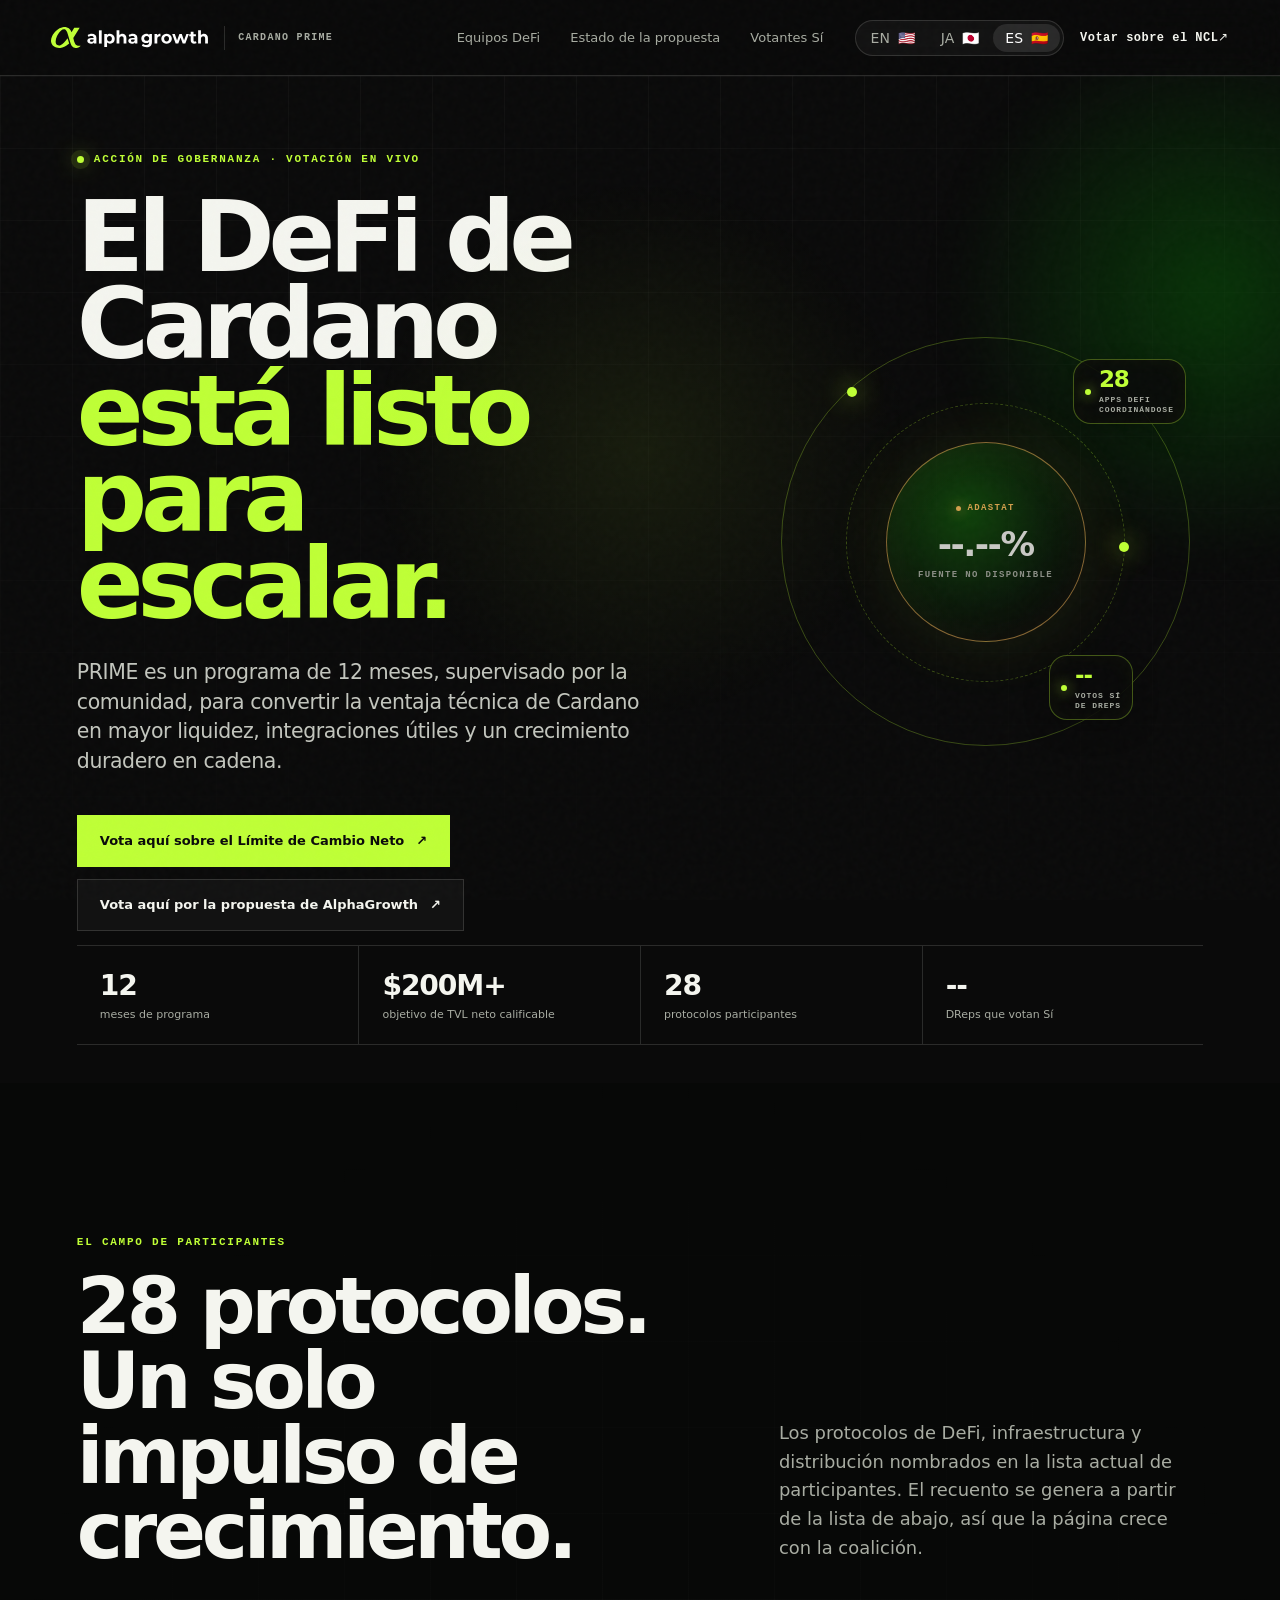
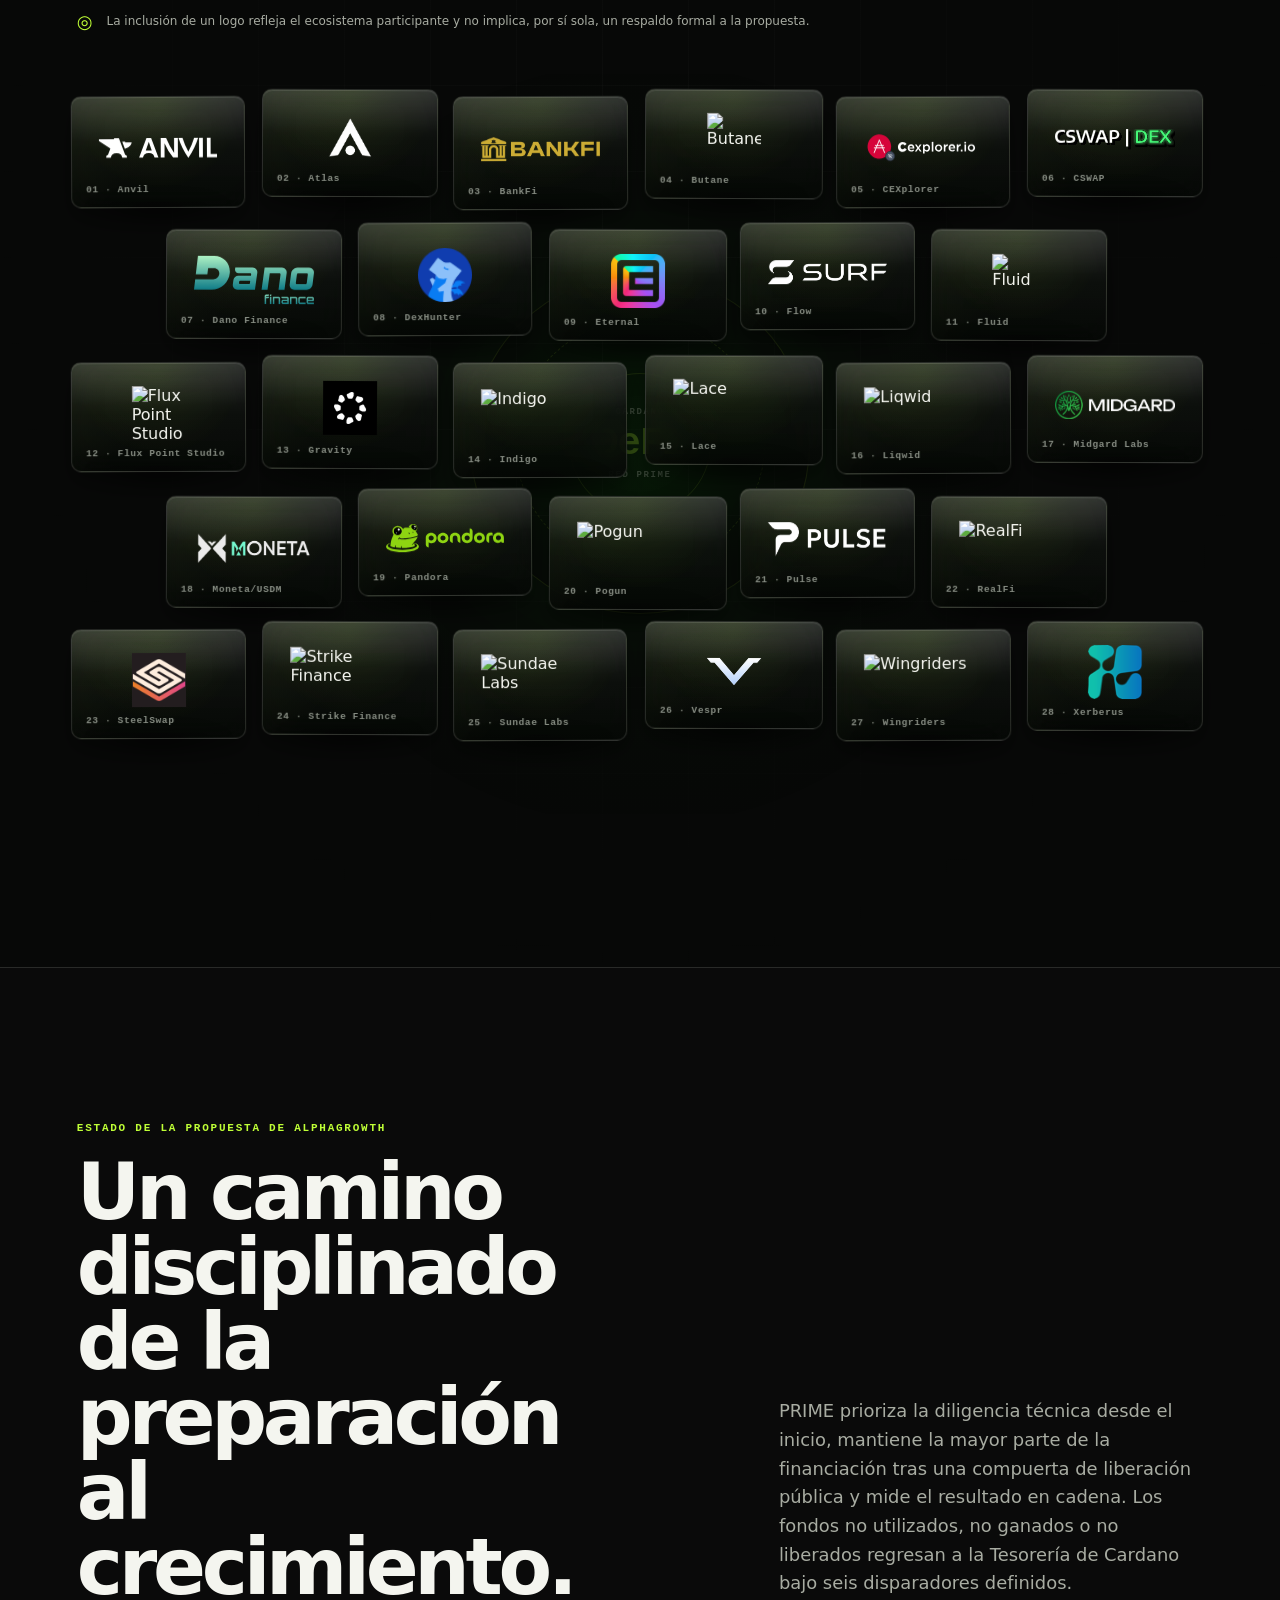
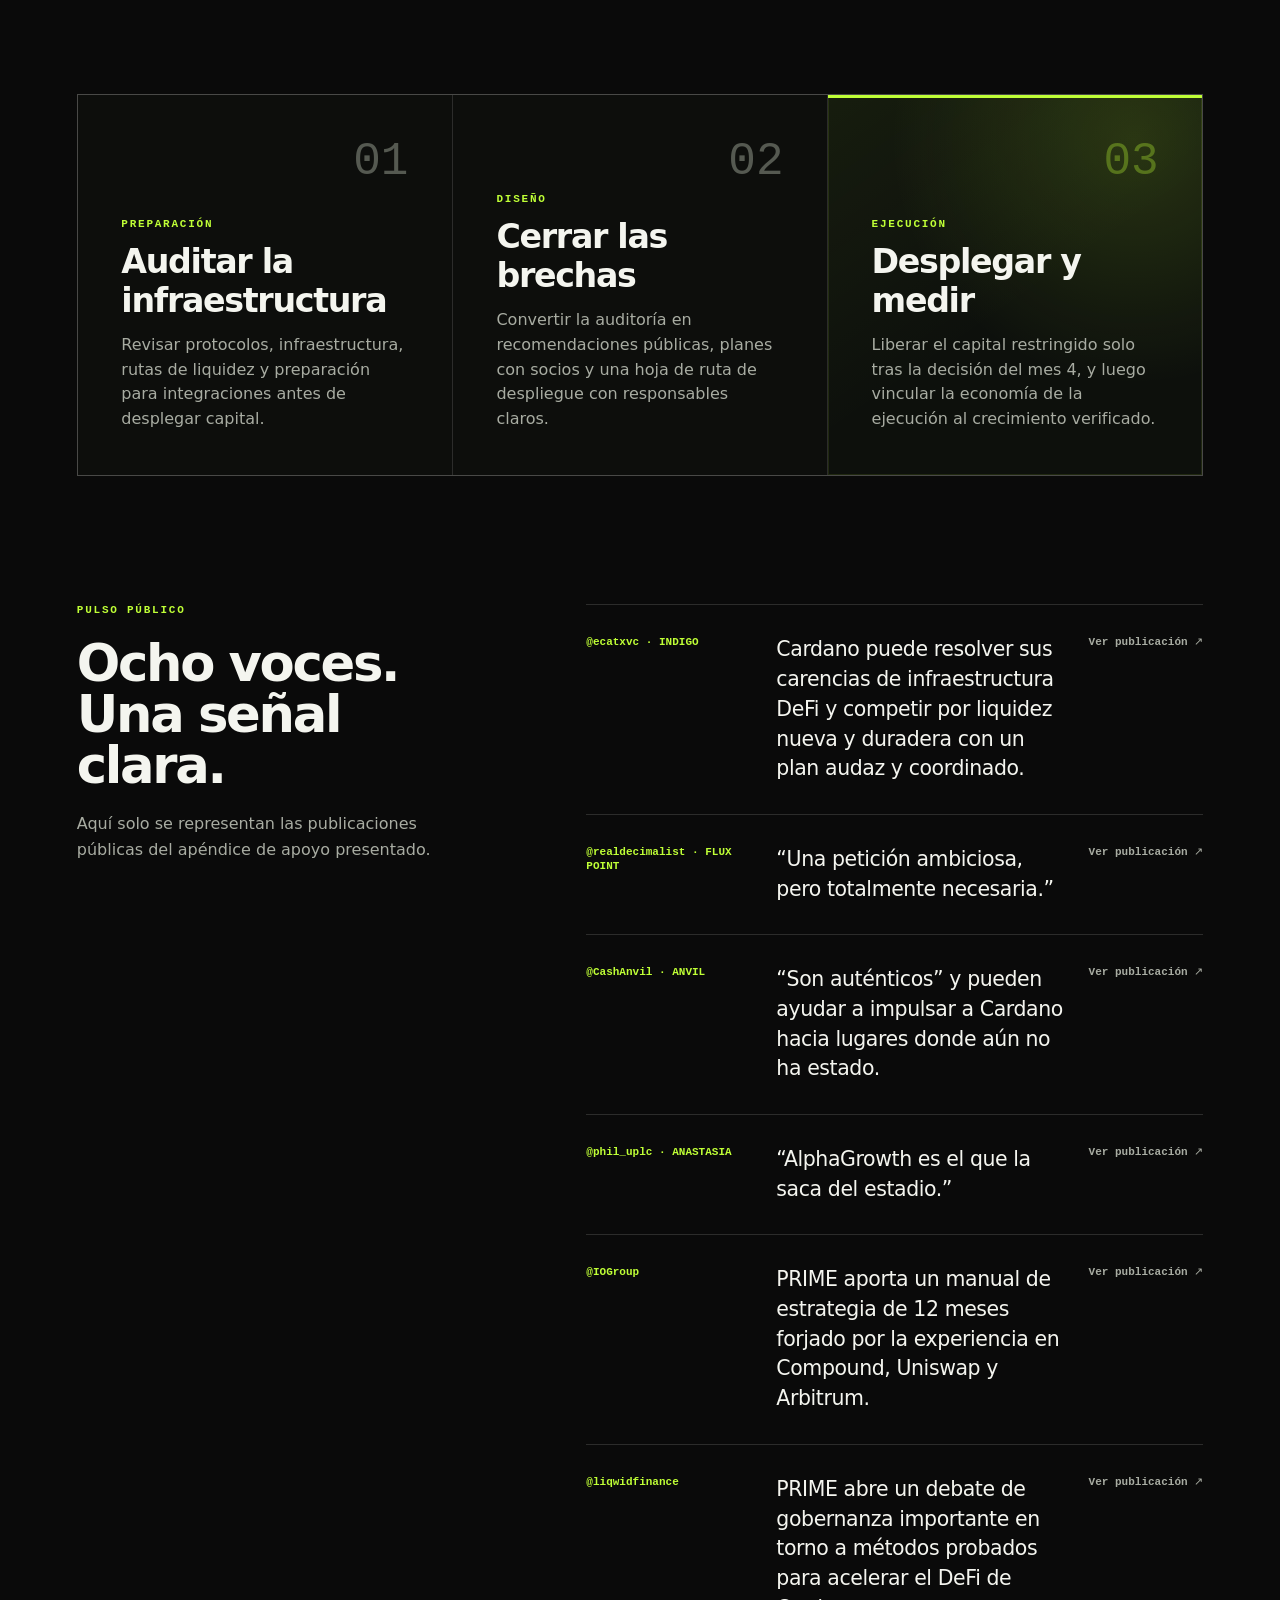
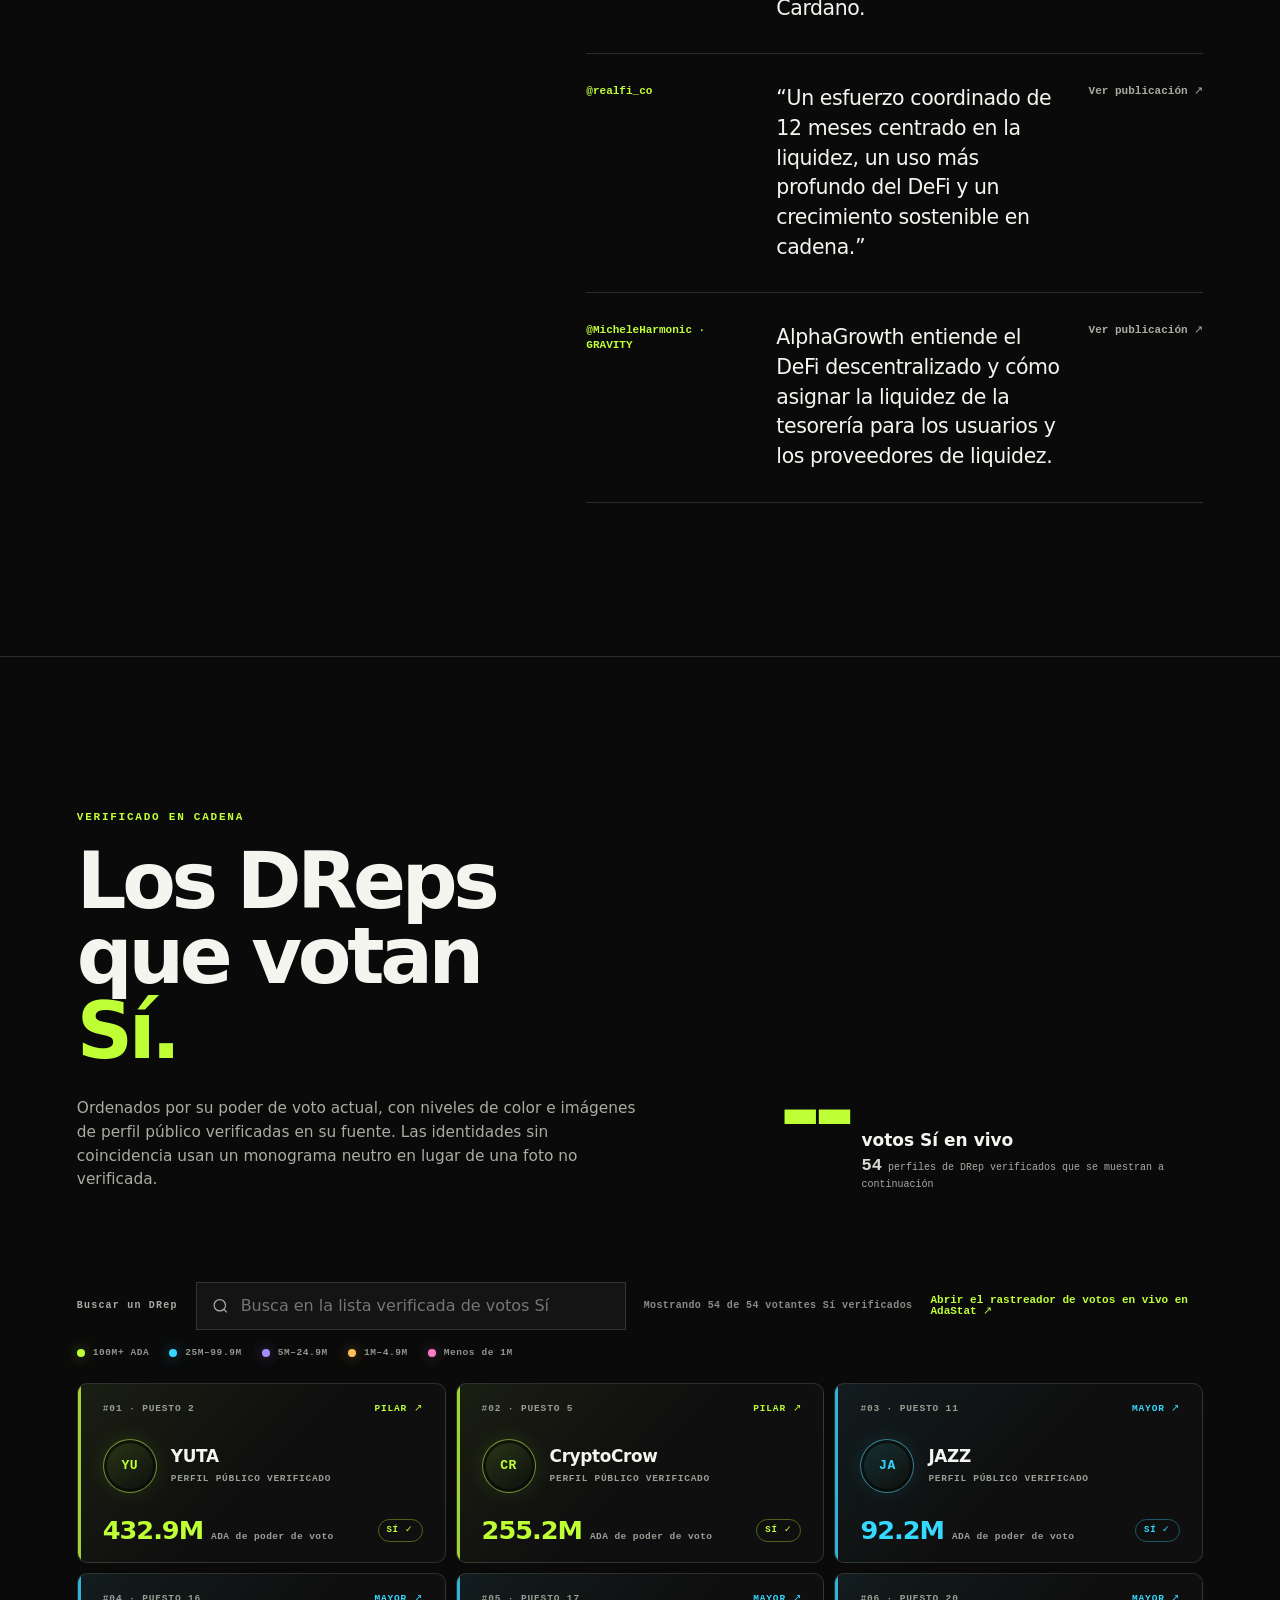
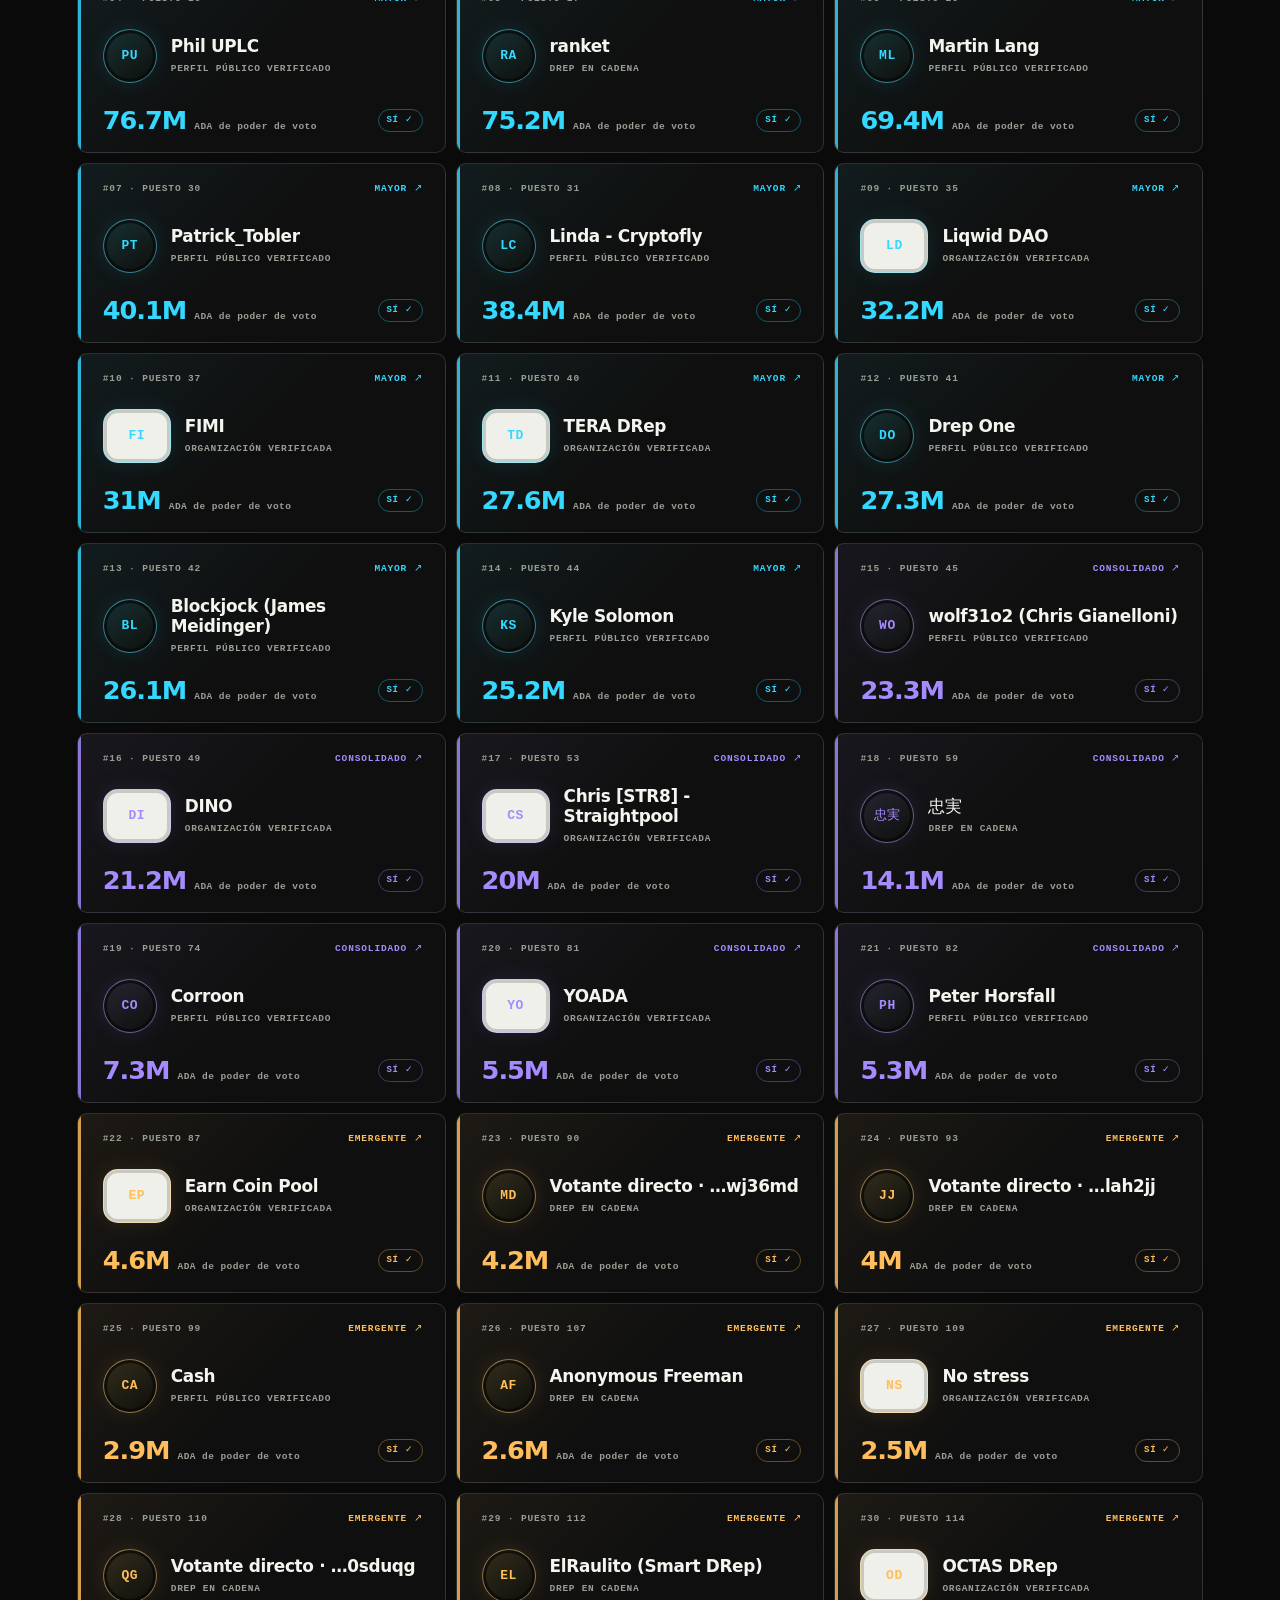
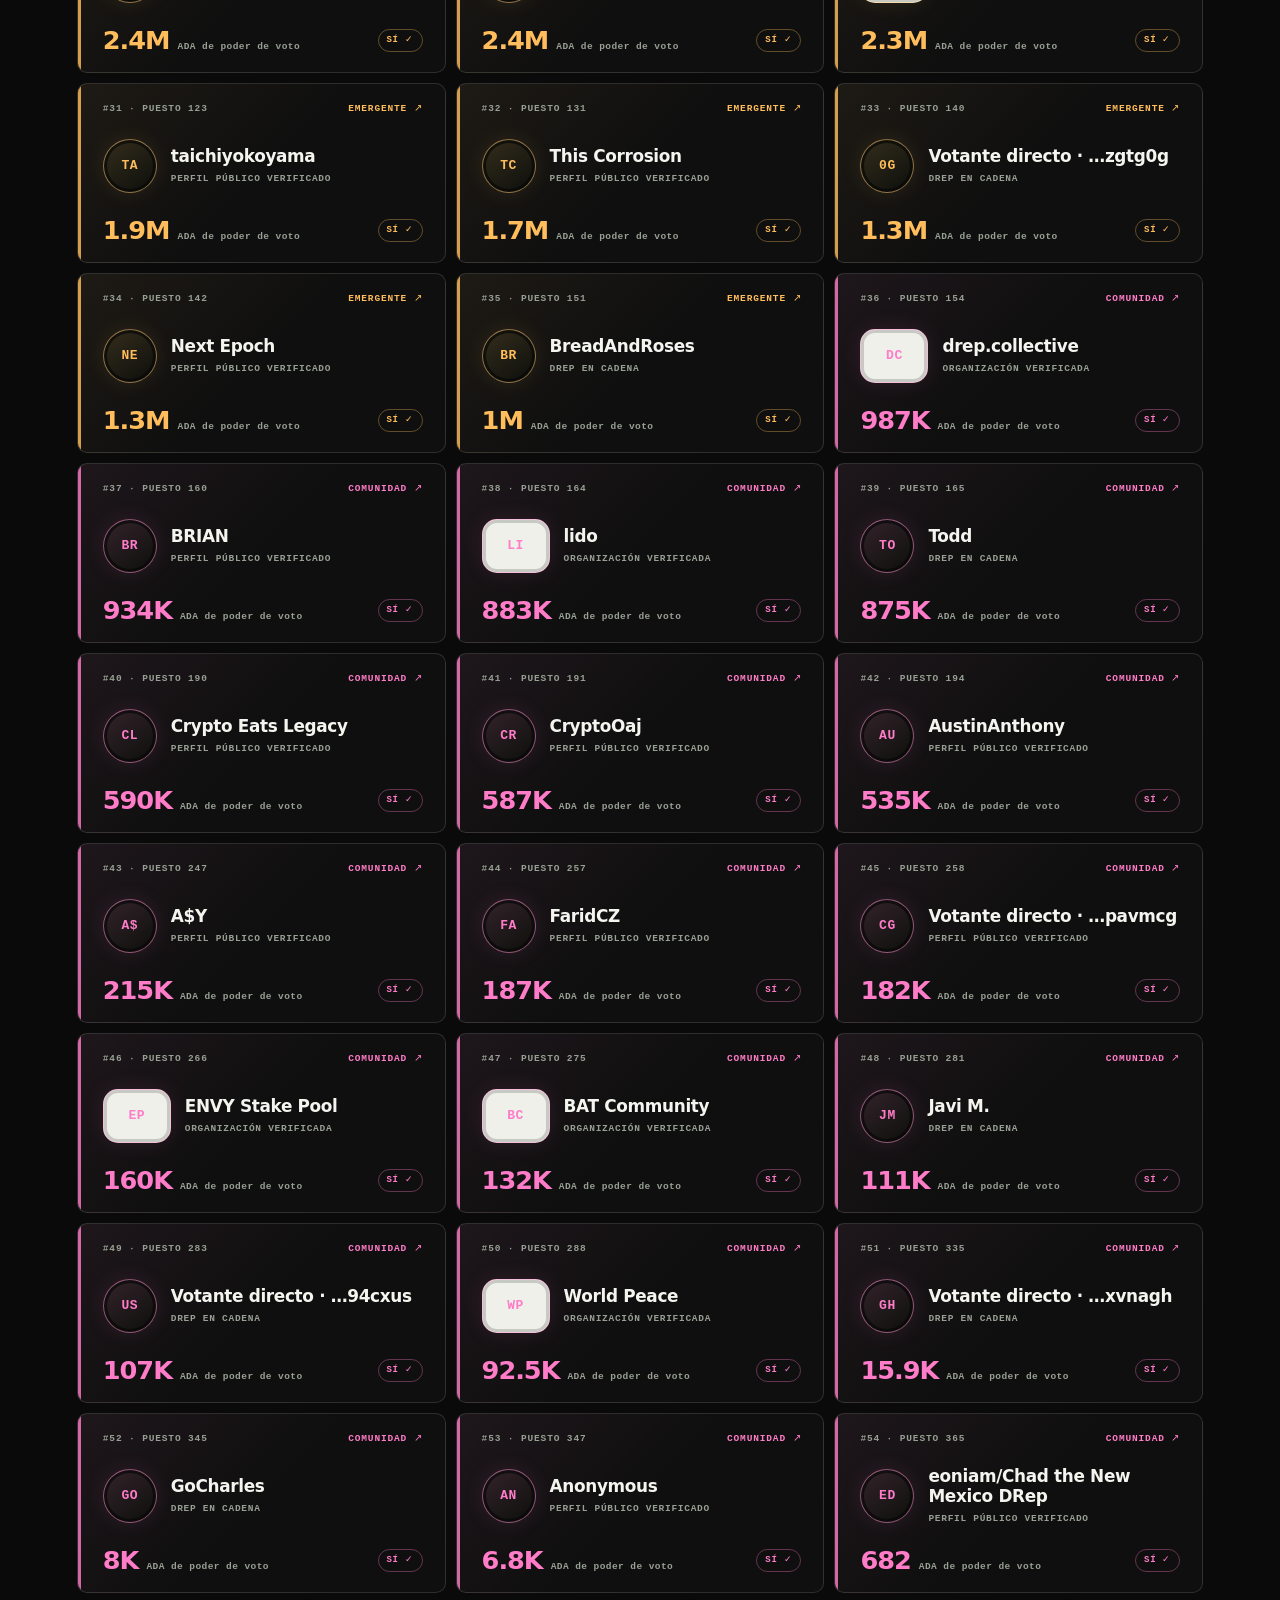
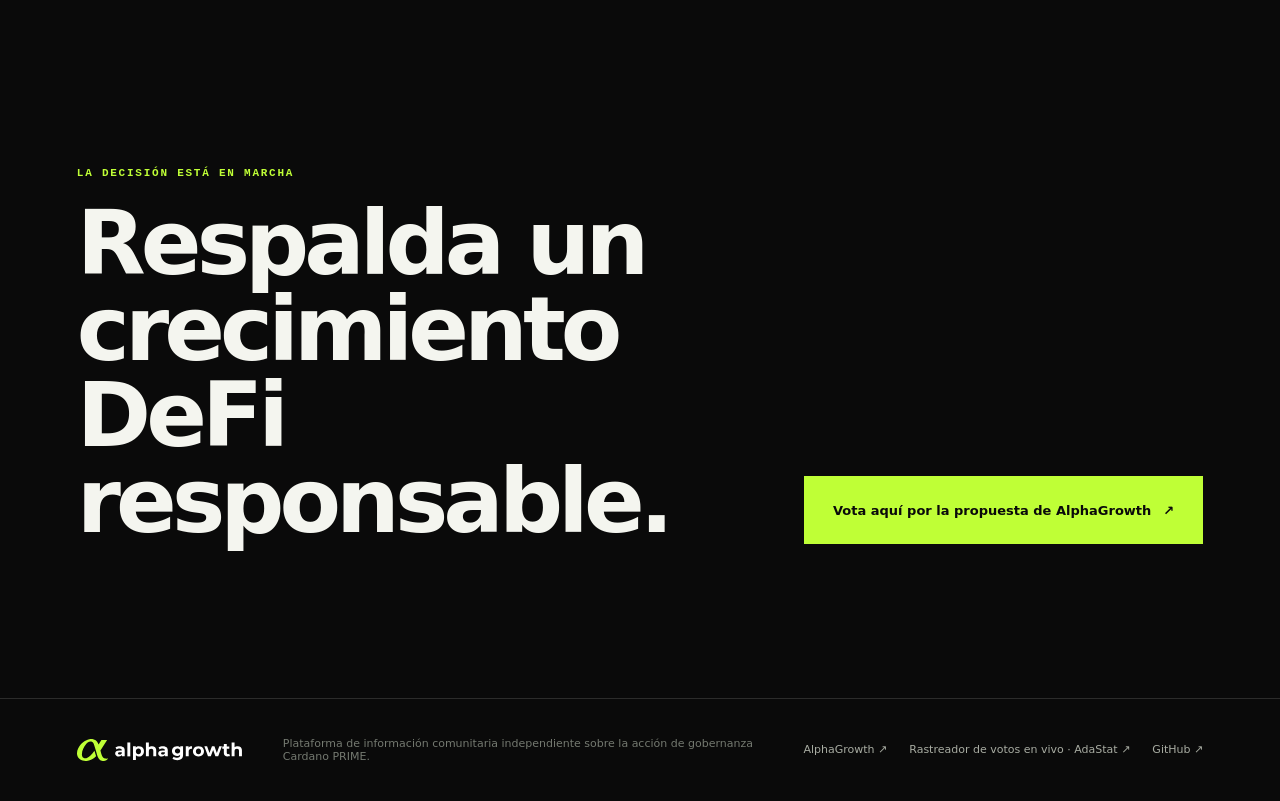
==== commit bcfda698: "Update language switcher styling" ====
--- a/es/index.html
+++ b/es/index.html
@@ -42,9 +42,9 @@
       </nav>
       <div class="header-tools">
         <nav class="language-switch" aria-label="Selección de idioma">
-          <a href="../" lang="en" hreflang="en">EN</a>
-          <a href="./" lang="es" hreflang="es" aria-current="page">ES</a>
-          <a href="../ja/" lang="ja" hreflang="ja">JA</a>
+          <a href="../" lang="en" hreflang="en">EN <span aria-hidden="true">🇺🇸</span></a>
+          <a href="../ja/" lang="ja" hreflang="ja">JA <span aria-hidden="true">🇯🇵</span></a>
+          <a href="./" lang="es" hreflang="es" aria-current="page">ES <span aria-hidden="true">🇪🇸</span></a>
         </nav>
         <a
           class="header-action"
--- a/styles.css
+++ b/styles.css
@@ -122,11 +122,11 @@
 .primary-nav { display: flex; gap: 30px; font-size: 13px; color: var(--muted); }
 .header-tools { justify-self: end; display: flex; align-items: center; gap: 16px; }
 .language-switch { display: inline-flex; align-items: center; gap: 2px; padding: 3px; border: 1px solid var(--line); border-radius: 999px; background: rgba(255, 255, 255, 0.04); }
-.language-switch a { display: inline-flex; align-items: center; justify-content: center; min-width: 31px; height: 28px; padding: 0 9px; border-radius: 999px; color: var(--muted); font: 700 14px/1 ui-monospace, SFMono-Regular, Menlo, monospace; letter-spacing: .04em; transition: color .2s ease, background .2s ease; }
-.language-switch a[aria-current="page"] { color: #0a0a0a; background: var(--green); }
+.language-switch a { display: inline-flex; align-items: center; justify-content: center; gap: 8px; min-width: 31px; height: 28px; padding: 0 12px; border-radius: 999px; color: var(--muted); font: 400 14px/1 Roboto, Inter, ui-sans-serif, system-ui, -apple-system, BlinkMacSystemFont, "Segoe UI", sans-serif; letter-spacing: 0; transition: color .2s ease, background .2s ease; }
+.language-switch a[aria-current="page"] { color: #fff; background: rgba(255, 255, 255, 0.1); }
 .primary-nav a, .header-action { transition: color .2s ease; }
-.primary-nav a:hover, .primary-nav a:focus-visible, .header-action:hover, .header-action:focus-visible, .language-switch a:hover, .language-switch a:focus-visible { color: var(--green); }
-.language-switch a[aria-current="page"]:hover, .language-switch a[aria-current="page"]:focus-visible { color: #0a0a0a; }
+.primary-nav a:hover, .primary-nav a:focus-visible, .header-action:hover, .header-action:focus-visible { color: var(--green); }
+.language-switch a:hover, .language-switch a:focus-visible { color: #fff; }
 .header-action { display: inline-flex; align-items: center; min-height: 44px; font: 600 12px/1 ui-monospace, SFMono-Regular, Menlo, monospace; letter-spacing: .04em; }
 
 :where(a, button, input):focus-visible {
@@ -619,7 +619,7 @@
   .brand img { width: 136px; }
   .brand-program, .brand-divider { display: none; }
   .header-tools { gap: 10px; }
-  .language-switch a { min-width: 27px; height: 26px; padding: 0 7px; font-size: 14px; }
+  .language-switch a { min-width: 27px; height: 26px; padding: 0 10px; font-size: 14px; }
   .header-action { font-size: 10px; }
   .hero { padding-top: 128px; }
   .hero h1 { font-size: clamp(50px, 16vw, 74px); }
